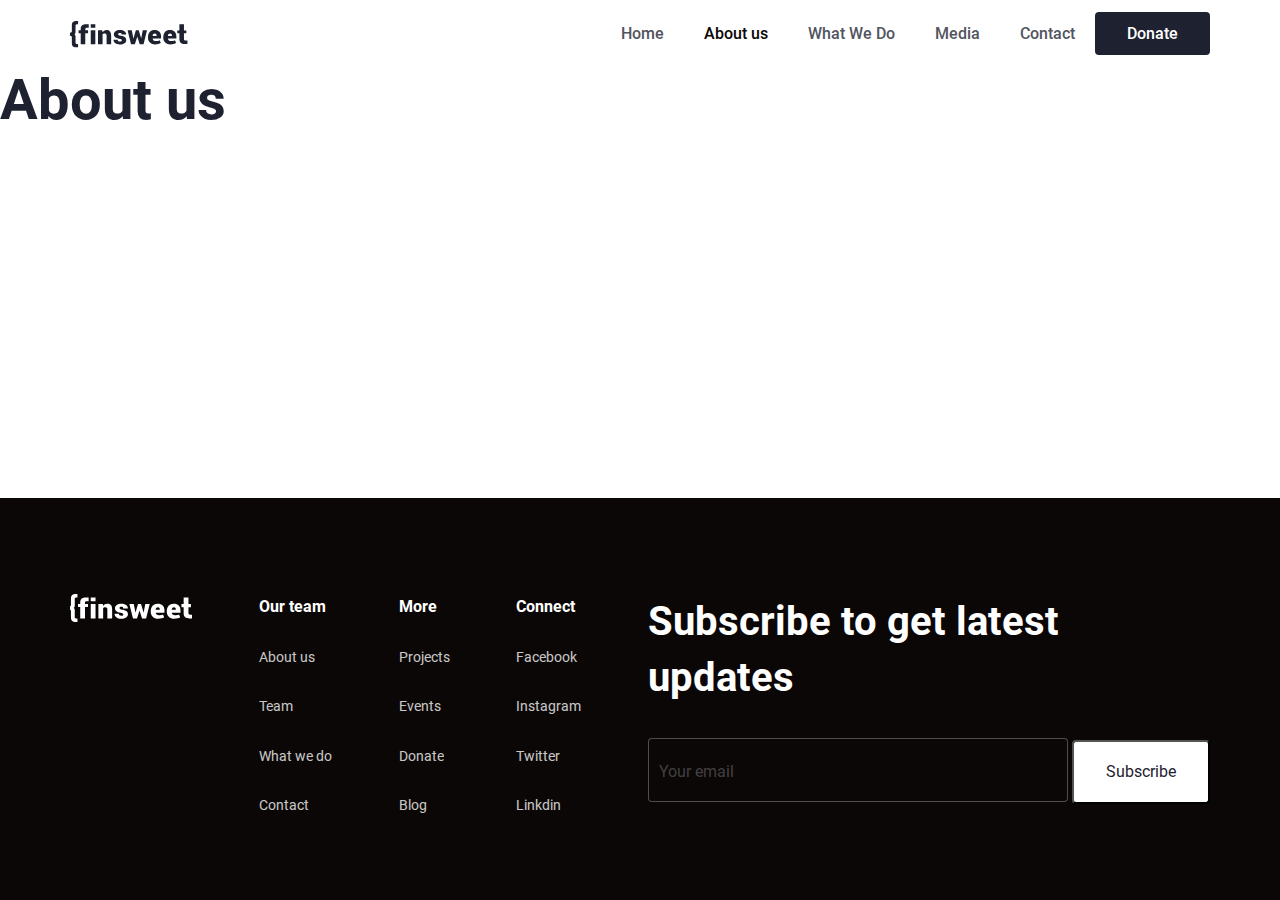
==== pages/Abot/about.html @ 4dd05dc5 "header footer complited" ====
<!DOCTYPE html>
<html lang="en">
  <head>
    <meta charset="UTF-8" />
    <meta name="viewport" content="width=device-width, initial-scale=1.0" />
    <title>Client First | About</title>
    <!-- GLOBAL -->
    <link rel="stylesheet" href="../../css/global.css" />
    <!-- HOME -->
    <!-- <link rel="stylesheet" href="./css/home.css" /> -->
  </head>
  <body>
    <!-- HEADER START -->
    <header class="header">
      <div class="header__container container">
        <a class="site-logo" href="../../index.html">
          <img
            class="site-logo__image"
            src="../../images/site-logo.svg"
            alt=""
            weight="122"
            height="28"
          />
        </a>
        <nav class="sitenav">
          <ul class="sitenav__list">
            <li class="sitenav__item">
              <a class="sitenav-link" href="../../index.html">Home</a>
            </li>
            <li class="sitenav__item">
              <a id="active" class="sitenav-link" href="#">About us</a>
            </li>
            <li class="sitenav__item">
              <a class="sitenav-link" href="../What We Do/whatwedo.html"
                >What We Do</a
              >
            </li>
            <li class="sitenav__item">
              <a class="sitenav-link" href="../Media/media.html">Media</a>
            </li>
            <li class="sitenav__item">
              <a class="sitenav-link" href="../Contact/contsct.html">Contact</a>
            </li>
          </ul>
        </nav>
        <a class="btn btnm navbar-btn" href="#">Donate</a>
      </div>
    </header>

    <!-- HEADER END -->
    <!-- MAIN START -->
    <main class="main"><h2>About us</h2></main>
    <!-- MAIN END -->
    <!-- FOOTER START -->
    <footer class="footer">
      <div class="footer-container container">
        <a class="footer-logo" href="../../index.html"
          ><img
            class="footer-logo-img"
            src="../../images/footer-logo-img.svg"
            alt=""
            width="122"
            height="28"
          />
        </a>
        <div class="footer-list__items">
          <ul class="fotter__list">
            <li class="footer__item footer__item-title">Our team</li>
            <li class="footer__item">
              <a class="footer__link" href="#">About us</a>
            </li>
            <li class="footer__item">
              <a class="footer__link" href="#">Team</a>
            </li>
            <li class="footer__item">
              <a class="footer__link" href="#">What we do</a>
            </li>
            <li class="footer__item">
              <a class="footer__link" href="#">Contact</a>
            </li>
          </ul>
        </div>
        <div class="footer-list__items">
          <ul class="fotter__list">
            <li class="footer-item footer__item-title">More</li>
            <li class="footer-item">
              <a class="footer__link" href="#">Projects</a>
            </li>
            <li class="footer-item">
              <a class="footer__link" href="#">Events</a>
            </li>
            <li class="footer-item">
              <a class="footer__link" href="#">Donate</a>
            </li>
            <li class="footer-item">
              <a class="footer__link" href="#">Blog</a>
            </li>
          </ul>
        </div>
        <div class="footer-list__items">
          <ul class="fotter__list">
            <li class="footer-item footer__item-title">Connect</li>
            <li class="footer-item">
              <a class="footer__link" href="#">Facebook</a>
            </li>
            <li class="footer-item">
              <a class="footer__link" href="#">Instagram</a>
            </li>
            <li class="footer-item">
              <a class="footer__link" href="#">Twitter</a>
            </li>
            <li class="footer-item">
              <a class="footer__link" href="#">Linkdin</a>
            </li>
          </ul>
        </div>
        <div class="form">
          <h1 class="footer__foorm-title">Subscribe to get latest updates</h1>
          <div class="adress">
            <input type="email" name="email" placeholder="Your email" />
            <button class="primary-btn footer-btn">Subscribe</button>
          </div>
        </div>
      </div>
    </footer>
    <!-- FOOTER END -->
  </body>
</html>
---- css/global.css ----
/* NORMALIZE */
/*! normalize.css v8.0.1 | MIT License | github.com/necolas/normalize.css */

/* Document
   ========================================================================== */

/**
 * 1. Correct the line height in all browsers.
 * 2. Prevent adjustments of font size after orientation changes in iOS.
 */

html {
  line-height: 1.15; /* 1 */
  -webkit-text-size-adjust: 100%; /* 2 */
}

/* Sections
     ========================================================================== */

/**
   * Remove the margin in all browsers.
   */

body {
  margin: 0;
}

/**
   * Render the `main` element consistently in IE.
   */

main {
  display: block;
}

/**
   * Correct the font size and margin on `h1` elements within `section` and
   * `article` contexts in Chrome, Firefox, and Safari.
   */

h1 {
  font-size: 2em;
  margin: 0.67em 0;
}

/* Grouping content
     ========================================================================== */

/**
   * 1. Add the correct box sizing in Firefox.
   * 2. Show the overflow in Edge and IE.
   */

hr {
  box-sizing: content-box; /* 1 */
  height: 0; /* 1 */
  overflow: visible; /* 2 */
}

/**
   * 1. Correct the inheritance and scaling of font size in all browsers.
   * 2. Correct the odd `em` font sizing in all browsers.
   */

pre {
  font-family: monospace, monospace; /* 1 */
  font-size: 1em; /* 2 */
}

/* Text-level semantics
     ========================================================================== */

/**
   * Remove the gray background on active links in IE 10.
   */

a {
  background-color: transparent;
}

/**
   * 1. Remove the bottom border in Chrome 57-
   * 2. Add the correct text decoration in Chrome, Edge, IE, Opera, and Safari.
   */

abbr[title] {
  border-bottom: none; /* 1 */
  text-decoration: underline; /* 2 */
  text-decoration: underline dotted; /* 2 */
}

/**
   * Add the correct font weight in Chrome, Edge, and Safari.
   */

b,
strong {
  font-weight: bolder;
}

/**
   * 1. Correct the inheritance and scaling of font size in all browsers.
   * 2. Correct the odd `em` font sizing in all browsers.
   */

code,
kbd,
samp {
  font-family: monospace, monospace; /* 1 */
  font-size: 1em; /* 2 */
}

/**
   * Add the correct font size in all browsers.
   */

small {
  font-size: 80%;
}

/**
   * Prevent `sub` and `sup` elements from affecting the line height in
   * all browsers.
   */

sub,
sup {
  font-size: 75%;
  line-height: 0;
  position: relative;
  vertical-align: baseline;
}

sub {
  bottom: -0.25em;
}

sup {
  top: -0.5em;
}

/* Embedded content
     ========================================================================== */

/**
   * Remove the border on images inside links in IE 10.
   */

img {
  border-style: none;
}

/* Forms
     ========================================================================== */

/**
   * 1. Change the font styles in all browsers.
   * 2. Remove the margin in Firefox and Safari.
   */

button,
input,
optgroup,
select,
textarea {
  font-family: inherit; /* 1 */
  font-size: 100%; /* 1 */
  line-height: 1.15; /* 1 */
  margin: 0; /* 2 */
}

/**
   * Show the overflow in IE.
   * 1. Show the overflow in Edge.
   */

button,
input {
  /* 1 */
  overflow: visible;
}

/**
   * Remove the inheritance of text transform in Edge, Firefox, and IE.
   * 1. Remove the inheritance of text transform in Firefox.
   */

button,
select {
  /* 1 */
  text-transform: none;
}

/**
   * Correct the inability to style clickable types in iOS and Safari.
   */

button,
[type="button"],
[type="reset"],
[type="submit"] {
  -webkit-appearance: button;
}

/**
   * Remove the inner border and padding in Firefox.
   */

button::-moz-focus-inner,
[type="button"]::-moz-focus-inner,
[type="reset"]::-moz-focus-inner,
[type="submit"]::-moz-focus-inner {
  border-style: none;
  padding: 0;
}

/**
   * Restore the focus styles unset by the previous rule.
   */

button:-moz-focusring,
[type="button"]:-moz-focusring,
[type="reset"]:-moz-focusring,
[type="submit"]:-moz-focusring {
  outline: 1px dotted ButtonText;
}

/**
   * Correct the padding in Firefox.
   */

fieldset {
  padding: 0.35em 0.75em 0.625em;
}

/**
   * 1. Correct the text wrapping in Edge and IE.
   * 2. Correct the color inheritance from `fieldset` elements in IE.
   * 3. Remove the padding so developers are not caught out when they zero out
   *    `fieldset` elements in all browsers.
   */

legend {
  box-sizing: border-box; /* 1 */
  color: inherit; /* 2 */
  display: table; /* 1 */
  max-width: 100%; /* 1 */
  padding: 0; /* 3 */
  white-space: normal; /* 1 */
}

/**
   * Add the correct vertical alignment in Chrome, Firefox, and Opera.
   */

progress {
  vertical-align: baseline;
}

/**
   * Remove the default vertical scrollbar in IE 10+.
   */

textarea {
  overflow: auto;
}

/**
   * 1. Add the correct box sizing in IE 10.
   * 2. Remove the padding in IE 10.
   */

[type="checkbox"],
[type="radio"] {
  box-sizing: border-box; /* 1 */
  padding: 0; /* 2 */
}

/**
   * Correct the cursor style of increment and decrement buttons in Chrome.
   */

[type="number"]::-webkit-inner-spin-button,
[type="number"]::-webkit-outer-spin-button {
  height: auto;
}

/**
   * 1. Correct the odd appearance in Chrome and Safari.
   * 2. Correct the outline style in Safari.
   */

[type="search"] {
  -webkit-appearance: textfield; /* 1 */
  outline-offset: -2px; /* 2 */
}

/**
   * Remove the inner padding in Chrome and Safari on macOS.
   */

[type="search"]::-webkit-search-decoration {
  -webkit-appearance: none;
}

/**
   * 1. Correct the inability to style clickable types in iOS and Safari.
   * 2. Change font properties to `inherit` in Safari.
   */

::-webkit-file-upload-button {
  -webkit-appearance: button; /* 1 */
  font: inherit; /* 2 */
}

/* Interactive
     ========================================================================== */

/*
   * Add the correct display in Edge, IE 10+, and Firefox.
   */

details {
  display: block;
}

/*
   * Add the correct display in all browsers.
   */

summary {
  display: list-item;
}

/* Misc
     ========================================================================== */

/**
   * Add the correct display in IE 10+.
   */

template {
  display: none;
}

/**
   * Add the correct display in IE 10.
   */

[hidden] {
  display: none;
}
/* FONTS */
/* roboto-regular - latin */
@font-face {
  font-display: swap; /* Check https://developer.mozilla.org/en-US/docs/Web/CSS/@font-face/font-display for other options. */
  font-family: "Roboto";
  font-style: normal;
  font-weight: 400;
  src: url("../fonts/roboto-v30-latin-regular.woff2") format("woff2"); /* Chrome 36+, Opera 23+, Firefox 39+, Safari 12+, iOS 10+ */
}
/* roboto-500 - latin */
@font-face {
  font-display: swap; /* Check https://developer.mozilla.org/en-US/docs/Web/CSS/@font-face/font-display for other options. */
  font-family: "Roboto";
  font-style: normal;
  font-weight: 500;
  src: url("../fonts/roboto-v30-latin-500.woff2") format("woff2"); /* Chrome 36+, Opera 23+, Firefox 39+, Safari 12+, iOS 10+ */
}
/* roboto-700 - latin */
@font-face {
  font-display: swap; /* Check https://developer.mozilla.org/en-US/docs/Web/CSS/@font-face/font-display for other options. */
  font-family: "Roboto";
  font-style: normal;
  font-weight: 700;
  src: url("../fonts/roboto-v30-latin-700.woff2") format("woff2"); /* Chrome 36+, Opera 23+, Firefox 39+, Safari 12+, iOS 10+ */
}

:root {
  --green-primary: #70c174;
  --green-secondary: #bef3c0;
  --green-tertiary: #eff7f2;
  --black: #0b0706;
  --primary-text: #1d2130;
  --secondary-text: #525560;
  --off-white: #ebf0f9;
  --border: #e5e5e5;
  --white-color: #ffffff;
  /* Fonts */
  --main-ff: "Roboto", Arial, sans-serif;
}

/* global styles... */

*,
*::after,
*::before {
  margin: 0;
  padding: 0;
  box-sizing: border-box;
}

*:focus {
  outline: 2px dotted var();
  outline-offset: 3px;
}

html {
  font-size: 62.5%;
  scroll-behavior: smooth;
  height: 100%;
}

body {
  font-size: 1.6rem;
  line-height: 1.6;
  font-weight: 400;
  font-family: var(--main-ff);
  color: var();
  display: flex;
  flex-direction: column;
  height: 100%;
}

a {
  text-decoration: none;
  display: inline-block;
}

ul,
ol {
  list-style: none;
}

img {
  object-fit: cover;
  display: flex;
}
h1 {
  margin: 0;
}

.container {
  width: 100%;
  max-width: 1200px;
  margin-left: auto;
  margin-right: auto;
  padding-left: 30px;
  padding-right: 30px;
}

main {
  flex-grow: 1;
}

h2 {
  color: var(--primary-text, #1d2130);
  font-size: 5.6rem;
  font-style: normal;
  font-weight: 700;
  line-height: 120%;
}

h3 {
  color: var(--primary-text, #1d2130);
  font-family: "Roboto";
  font-size: 4.8rem;
  font-style: normal;
  font-weight: 700;
  line-height: 120%;
}

h4 {
  color: var(--primary-text, #1d2130);
  font-family: "Roboto";
  font-size: 2.8rem;
  font-style: normal;
  font-weight: 700;
  line-height: 150%;
}

h5 {
  color: var(--primary-text, #1d2130);
  font-family: "Roboto";
  font-size: 2rem;
  font-style: normal;
  font-weight: 700;
  line-height: 150%;
}

h6 {
  color: var(--primary-text, #1d2130);
  font-family: "Roboto";
  font-size: 1.4rem;
  font-style: normal;
  font-weight: 700;
  line-height: 150%;
}

#active {
  color: var(--black);
  font: bold;
}

/* BUTTONS */

.btn {
  padding: 1.6rem 3.2rem;
  border-radius: 4px;
  font-weight: 500;
  line-height: normal;
}

.btnm {
  padding: 1.2rem 3.2rem;
}

.primary-btn {
  background-color: var(--green-primary);
  color: var(--white-color);
}

.primary-btn {
  background-color: var(--white-color);
  color: var(--primary-text);
}

.navbar-btn {
  background-color: var(--primary-text);
  color: var(--white-color);
  transition: 0.3s ease;
}

.navbar-btn:hover {
  opacity: 0.7;
}

/* Buttons end */

/* HEADER */

.header {
  background-color: var(--white-color);
}

.header__container {
  display: flex;
  align-items: center;
  padding-top: 1.2rem;
  padding-bottom: 1.2rem;
}

.site-logo {
  margin-right: auto;
  transition: 0.3s ease;
}

.site-logo:hover {
  opacity: 0.7;
}

.sitenav {
  margin-right: 2rem;
}
.sitenav__list {
  display: flex;
  column-gap: 4rem;
}

.sitenav-link {
  color: var(--secondary-text);
  font-weight: 500;
  line-height: normal;
  transition: 0.3s ease;
}

.sitenav-link:hover {
  color: var(--green-primary);
}

/* Header end */

/* Hero */

/* Hero end */

/* Footer */
.footer {
  height: 40.2rem;
  flex-shrink: 0;
  background-color: var(--black);
}

.footer-container {
  display: flex;
  justify-content: space-between;
  margin-top: 9.6rem;
}

.footer-logo-img {
  fill: var(--white-color);
}

.footer-logo {
  transition: 0.3s ease;
  padding: 0;
}

.footer-logo:hover {
  opacity: 0.5;
}

.footer-list__items {
  display: flex;
  align-items: center;
  flex-direction: column;
}

.fotter__list {
  display: flex;
  flex-direction: column;
  gap: 9.5rem;
  row-gap: 2.4rem;
}

.footer__item-title {
  font-size: 1.6rem;
  font-family: var(--main-ff);
  color: var(--white-color);
  font-style: normal;
  font-weight: 700;
  line-height: 160%;
}
.footer__link {
  color: var(--white-color);
  font-size: 14px;
  font-style: normal;
  font-weight: 400;
  line-height: 160%;
  opacity: 0.78;
  transition: 0.3s ease;
}

.footer__link:hover {
  color: var(--green-primary);
}

.form {
  display: flex;
  flex-direction: column;
  row-gap: 3.2rem;
}
.footer__foorm-title {
  width: 440px;
  color: var(--white-color);
  font-family: "Roboto";
  font-size: 40px;
  font-style: normal;
  font-weight: 700;
  line-height: 140%;
}

.footer-btn {
  font-family: var(--main-ff);
  display: inline-flex;
  color: var(--primary-text);
  height: 64px;
  padding: 16px 32px;
  justify-content: center;
  align-items: center;
  font-size: 1.6rem;
  gap: 10px;
  flex-shrink: 0;
  border-radius: 4px;
  background: var(--white-color);
  backdrop-filter: blur(40px);
  transition: 0.3s ease;
}

.footer-btn:hover {
  background-color: var(--green-primary);
}

.adress input {
  width: 420px;
  height: 64px;
  color: #ffffff;
  font-family: var(--main-ff);
  font-size: 2rem;
  flex-shrink: 0;
  border-radius: 4px;
  background-color: var(--black);
  border: 1px solid rgba(235, 240, 249, 0.3);
}

::placeholder {
  color: rgba(250, 252, 254, 0.3);
  font-family: "Roboto";
  font-size: 16px;
  font-style: normal;
  font-weight: 400;
  line-height: normal;
  opacity: 0.8;
  padding-left: 10px;
}

/* Footer end */
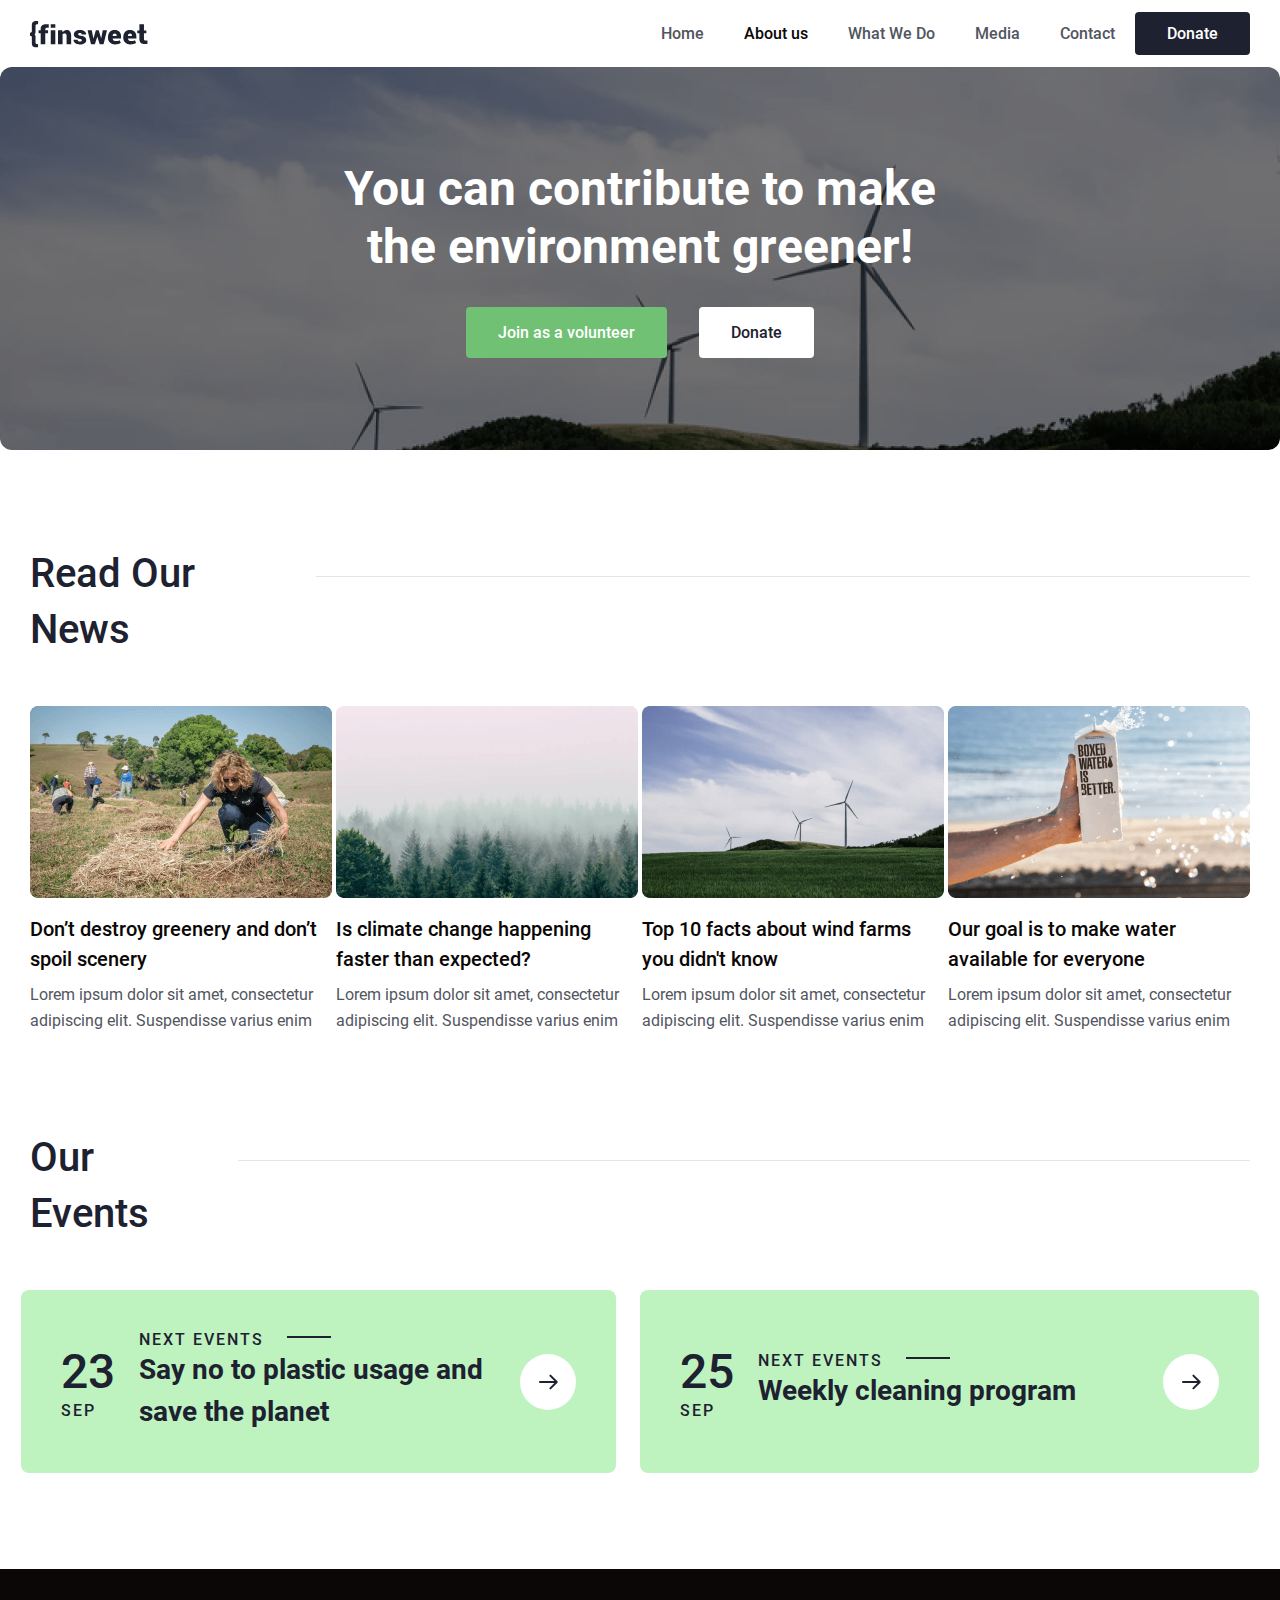
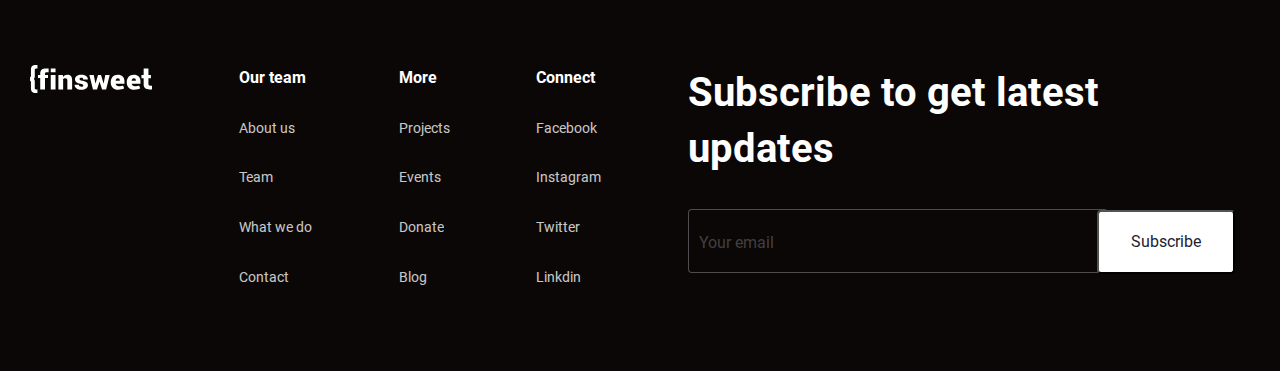
==== commit 24229821: "add new page" ====
--- a/pages/Abot/about.html
+++ b/pages/Abot/about.html
@@ -4,6 +4,7 @@
     <meta charset="UTF-8" />
     <meta name="viewport" content="width=device-width, initial-scale=1.0" />
     <title>Client First | About</title>
+    <link rel="stylesheet" href="./about.css" />
     <!-- GLOBAL -->
     <link rel="stylesheet" href="../../css/global.css" />
     <!-- HOME -->
@@ -43,13 +44,167 @@
             </li>
           </ul>
         </nav>
-        <a class="btn btnm navbar-btn" href="#">Donate</a>
+        <a class="btn btnm navbar-btn" href="../Donate/donate.html">Donate</a>
       </div>
     </header>
 
     <!-- HEADER END -->
     <!-- MAIN START -->
-    <main class="main"><h2>About us</h2></main>
+    <main>
+      <section class="cta">
+        <div class="cta-container container">
+          <h2 class="cta-title">
+            You can contribute to make the environment greener!
+          </h2>
+          <div class="cta-buttons">
+            <a class="btn cta-btn" href="#">Join as a volunteer</a>
+            <a class="btn primary-btn" href="../../pages/Donate/donate.html"
+              >Donate</a
+            >
+          </div>
+        </div>
+      </section>
+
+      <!-- BLOG -->
+      <section class="blog">
+        <div class="blog-container container">
+          <div class="blog-head-title">
+            <h2 class="head-title">Read Our News</h2>
+            <span class="head-line"></span>
+          </div>
+          <div class="blog-content">
+            <div class="blog-card">
+              <img
+                class="blog-card__img"
+                src="../../images/bloc-img1.png"
+                alt=""
+                width="302"
+                height="192"
+              />
+              <div class="blog-titles">
+                <a class="blog-card__link" href="#"
+                  >Don’t destroy greenery and don’t spoil scenery</a
+                >
+                <p class="blog-p">
+                  Lorem ipsum dolor sit amet, consectetur adipiscing elit.
+                  Suspendisse varius enim
+                </p>
+              </div>
+            </div>
+            <div class="blog-card">
+              <img
+                class="blog-card__img"
+                src="../../images/bloc-img2.png"
+                alt=""
+                width="302"
+                height="192"
+              />
+              <div class="blog-titles">
+                <a class="blog-card__link" href="#">
+                  Is climate change happening faster than expected?</a
+                >
+                <p class="blog-p">
+                  Lorem ipsum dolor sit amet, consectetur adipiscing elit.
+                  Suspendisse varius enim
+                </p>
+              </div>
+            </div>
+            <div class="blog-card">
+              <img
+                class="blog-card__img"
+                src="../../images/bloc-img3.png"
+                alt=""
+                width="302"
+                height="192"
+              />
+              <div class="blog-titles">
+                <a class="blog-card__link" href="#"
+                  >Top 10 facts about wind farms you didn't know</a
+                >
+                <p class="blog-p">
+                  Lorem ipsum dolor sit amet, consectetur adipiscing elit.
+                  Suspendisse varius enim
+                </p>
+              </div>
+            </div>
+            <div class="blog-card">
+              <img
+                class="blog-card__img"
+                src="../../images/bloc-img4.png"
+                alt=""
+                width="302"
+                height="192"
+              />
+              <div class="blog-titles">
+                <a class="blog-card__link" href="#"
+                  >Our goal is to make water available for everyone</a
+                >
+                <p class="blog-p">
+                  Lorem ipsum dolor sit amet, consectetur adipiscing elit.
+                  Suspendisse varius enim
+                </p>
+              </div>
+            </div>
+          </div>
+        </div>
+      </section>
+      <!-- BLOG END -->
+
+      <!-- EVENTS -->
+      <section class="events">
+        <div class="events-container container">
+          <div class="events-head-titles">
+            <h2 class="events-title">Our Events</h2>
+            <span class="events-line"></span>
+          </div>
+          <div class="events-content">
+            <div class="events-card">
+              <div class="events-date">
+                <h2 class="date-title">23</h2>
+                <p class="date-p">SEP</p>
+              </div>
+              <div class="nextitle">
+                <div class="nextline">
+                  <h4 class="next">Next Events</h4>
+                  <span class="line"></span>
+                </div>
+                <h3 class="events-next-title">
+                  Say no to plastic usage and save the planet
+                </h3>
+              </div>
+              <a href="#"
+                ><img
+                  src="../../images/event-icon.svg"
+                  alt=""
+                  width="56"
+                  height="56"
+              /></a>
+            </div>
+
+            <div class="events-card">
+              <div class="events-date">
+                <h2 class="date-title">25</h2>
+                <p class="date-p">SEP</p>
+              </div>
+              <div class="nextitle">
+                <div class="nextline">
+                  <h4 class="next">Next Events</h4>
+                  <span class="line"></span>
+                </div>
+                <h3 class="events-next-title">Weekly cleaning program</h3>
+              </div>
+              <a class="events-btn" href="#"
+                ><img
+                  src="../../images/event-icon.svg"
+                  alt=""
+                  width="56"
+                  height="56"
+              /></a>
+            </div>
+          </div>
+        </div>
+      </section>
+    </main>
     <!-- MAIN END -->
     <!-- FOOTER START -->
     <footer class="footer">
--- a/css/global.css
+++ b/css/global.css
@@ -442,7 +442,7 @@
 
 .container {
   width: 100%;
-  max-width: 1200px;
+  max-width: 1380px;
   margin-left: auto;
   margin-right: auto;
   padding-left: 30px;
@@ -582,6 +582,337 @@
 
 /* Hero */
 
+/* TINT */
+
+.tint {
+}
+.tint-container {
+}
+
+.tint-headline {
+  display: flex;
+  align-items: center;
+  padding-top: 9.6rem;
+  gap: 2.4rem;
+}
+.tint-headline__line {
+  width: 72px;
+  height: 1px;
+  flex-shrink: 0;
+  stroke-width: 2px;
+  background-color: var(--primary-text);
+}
+.headline__p {
+  color: var(--primary-text, #1d2130);
+  font-family: Roboto;
+  font-size: 16px;
+  font-style: normal;
+  font-weight: 700;
+  line-height: normal;
+  letter-spacing: 2px;
+  text-transform: uppercase;
+}
+.tint-head-title {
+  width: 750px;
+
+  padding-left: 9.8rem;
+  margin-top: 3.2rem;
+  color: var(--primary-text, #1d2130);
+  font-family: "Roboto";
+  font-size: 48px;
+  font-style: normal;
+  font-weight: 700;
+  line-height: 120%;
+}
+.tint-content {
+  display: flex;
+  align-items: center;
+  justify-content: space-between;
+  margin-top: 6.5rem;
+  gap: 2.4rem;
+  padding-bottom: 9.6rem;
+}
+.tint-cart {
+  width: 411px;
+  height: 421px;
+  border-radius: 12px;
+  background: var(--black, #0b0706);
+}
+.juigli {
+  background-image: linear-gradient(rgba(0, 0, 0, 0.5), rgba(0, 0, 0, 0.5)),
+    url(../images/tint-jungili.png);
+}
+.cart-title {
+  width: 315px;
+  color: #fff;
+  font-family: "Roboto";
+  font-size: 28px;
+  font-style: normal;
+  font-weight: 700;
+  line-height: 150%;
+  margin-top: 8rem;
+  margin-right: 4.8rem;
+  margin-left: 4.8rem;
+}
+.cart-p {
+  width: 315px;
+  color: #fff;
+  font-family: "Roboto";
+  font-size: 16px;
+  font-style: normal;
+  font-weight: 400;
+  line-height: 160%;
+  margin-top: 1.6rem;
+  margin-left: 4.8rem;
+}
+
+.tint-btn {
+  margin-left: 4.8rem;
+  border: 0;
+  margin-top: 6.4rem;
+  cursor: pointer;
+}
+
+.tint-btn:hover {
+  opacity: 0.7;
+}
+
+.palm {
+  background-image: linear-gradient(rgba(0, 0, 0, 0.5), rgba(0, 0, 0, 0.5)),
+    url(../images/palm.png);
+}
+.desert {
+  background-image: linear-gradient(rgba(0, 0, 0, 0.5), rgba(0, 0, 0, 0.5)),
+    url(../images/disirt.png);
+}
+
+/* CTA */
+
+.cta {
+  padding-bottom: 9.6rem;
+}
+.cta-container {
+  background-image: linear-gradient(rgba(0, 0, 0, 0.5), rgba(0, 0, 0, 0.5)),
+    url(../images/cta-img.png);
+  background-repeat: no-repeat;
+  background-position: bottom;
+  background-size: cover;
+  padding-top: 9.3rem;
+  padding-bottom: 9.2rem;
+  border-radius: 1.2rem;
+  display: flex;
+  flex-direction: column;
+  align-items: center;
+}
+
+.cta-contant {
+}
+.cta-title {
+  width: 631px;
+  color: #fff;
+  text-align: center;
+  font-family: "Roboto";
+  font-size: 48px;
+  font-style: normal;
+  font-weight: 700;
+  line-height: 120%;
+}
+.cta-buttons {
+  display: flex;
+  align-items: center;
+  justify-content: center;
+  margin-top: 3.2rem;
+  gap: 3.2rem;
+}
+
+.cta-btn {
+  border-radius: 4px;
+  background: var(--green-primary, #70c174);
+  backdrop-filter: blur(40px);
+  color: var(--white-color);
+}
+
+.cta-btn:hover {
+  opacity: 0.7;
+}
+
+.primary-btn {
+  display: inline-flex;
+  padding: 16px 32px;
+  justify-content: center;
+  align-items: center;
+  border-radius: 4px;
+  background: #fff;
+  backdrop-filter: blur(40px);
+}
+
+.primary-btn:hover {
+  opacity: 0.7;
+}
+
+/* CTA END */
+
+/* BLOG */
+
+.blog {
+  padding-bottom: 9.6rem;
+}
+.blog-container {
+}
+
+.blog-head-title {
+  display: flex;
+  gap: 2.4rem;
+}
+.head-title {
+  color: var(--primary-text, #1d2130);
+  font-size: 40px;
+  font-style: normal;
+  font-weight: 500;
+  line-height: 140%;
+  margin-bottom: 4.8rem;
+}
+.head-line {
+  margin-top: 30px;
+  width: 980px;
+  height: 1px;
+  background: #e5e5e5;
+}
+.blog-content {
+  display: flex;
+  align-items: center;
+  justify-content: space-between;
+}
+.blog-card {
+}
+.blog-card__img {
+  margin-bottom: 1.6rem;
+}
+.blog-titles {
+  width: 302px;
+  height: 120px;
+}
+.blog-card__link {
+  color: var(--black, #1c1d28);
+  font-size: 20px;
+  font-style: normal;
+  font-weight: 500;
+  line-height: 150%;
+  margin-bottom: 8px;
+}
+
+.blog-card__link:hover {
+  color: blueviolet;
+}
+
+.blog-p {
+  color: var(--secondary-text, #525560);
+  font-size: 16px;
+  font-style: normal;
+  font-weight: 400;
+  line-height: 160%;
+}
+
+/* BLOG END */
+
+/* EVENTS */
+
+.events {
+  padding-bottom: 9.6rem;
+}
+.events-container {
+}
+
+.events-head-titles {
+  display: flex;
+  gap: 2.4rem;
+  margin-bottom: 4.8rem;
+}
+.events-title {
+  color: var(--primary-text, #1d2130);
+  font-size: 40px;
+  font-style: normal;
+  font-weight: 500;
+  line-height: 140%;
+}
+.events-line {
+  margin-top: 30px;
+  width: 1062px;
+  height: 1px;
+  background: #e5e5e5;
+}
+.events-content {
+  display: flex;
+  justify-content: center;
+  gap: 2.4rem;
+}
+.events-card {
+  display: flex;
+  align-items: center;
+  border-radius: 8px;
+  background: var(--green-secondary, #bef3c0);
+  padding-top: 4rem;
+  padding-bottom: 4rem;
+  padding-right: 4rem;
+}
+.events-date {
+  margin-left: 4rem;
+}
+.date-title {
+  color: var(--primary-text, #1d2130);
+  font-size: 48px;
+  font-style: normal;
+  font-weight: 500;
+  line-height: 120%;
+  font-variant: small-caps;
+}
+.nextitle {
+  display: flex;
+  flex-direction: column;
+  margin-left: 2.4rem;
+  width: 381px;
+}
+.date-p {
+  color: var(--primary-text, #1d2130);
+  font-size: 16px;
+  font-style: normal;
+  font-weight: 500;
+  line-height: normal;
+  letter-spacing: 2px;
+  text-transform: uppercase;
+}
+.nextline {
+  display: flex;
+  gap: 2.3rem;
+}
+.next {
+  color: var(--primary-text, #1d2130);
+  font-size: 16px;
+  font-style: normal;
+  font-weight: 500;
+  line-height: normal;
+  letter-spacing: 2px;
+  text-transform: uppercase;
+}
+.line {
+  margin-top: 6px;
+  width: 44px;
+  height: 2px;
+  background: #1d2130;
+}
+.events-next-title {
+  color: var(--primary-text, #1d2130);
+  font-size: 28px;
+  font-style: normal;
+  font-weight: 700;
+  line-height: 150%;
+}
+
+.events-btn {
+  margin-left: 2.4rem;
+}
+
+/* EVENTS END */
 /* Hero end */
 
 /* Footer */
@@ -675,6 +1006,9 @@
   background: var(--white-color);
   backdrop-filter: blur(40px);
   transition: 0.3s ease;
+  position: relative;
+  left: -15px;
+  top: -1.5px;
 }
 
 .footer-btn:hover {
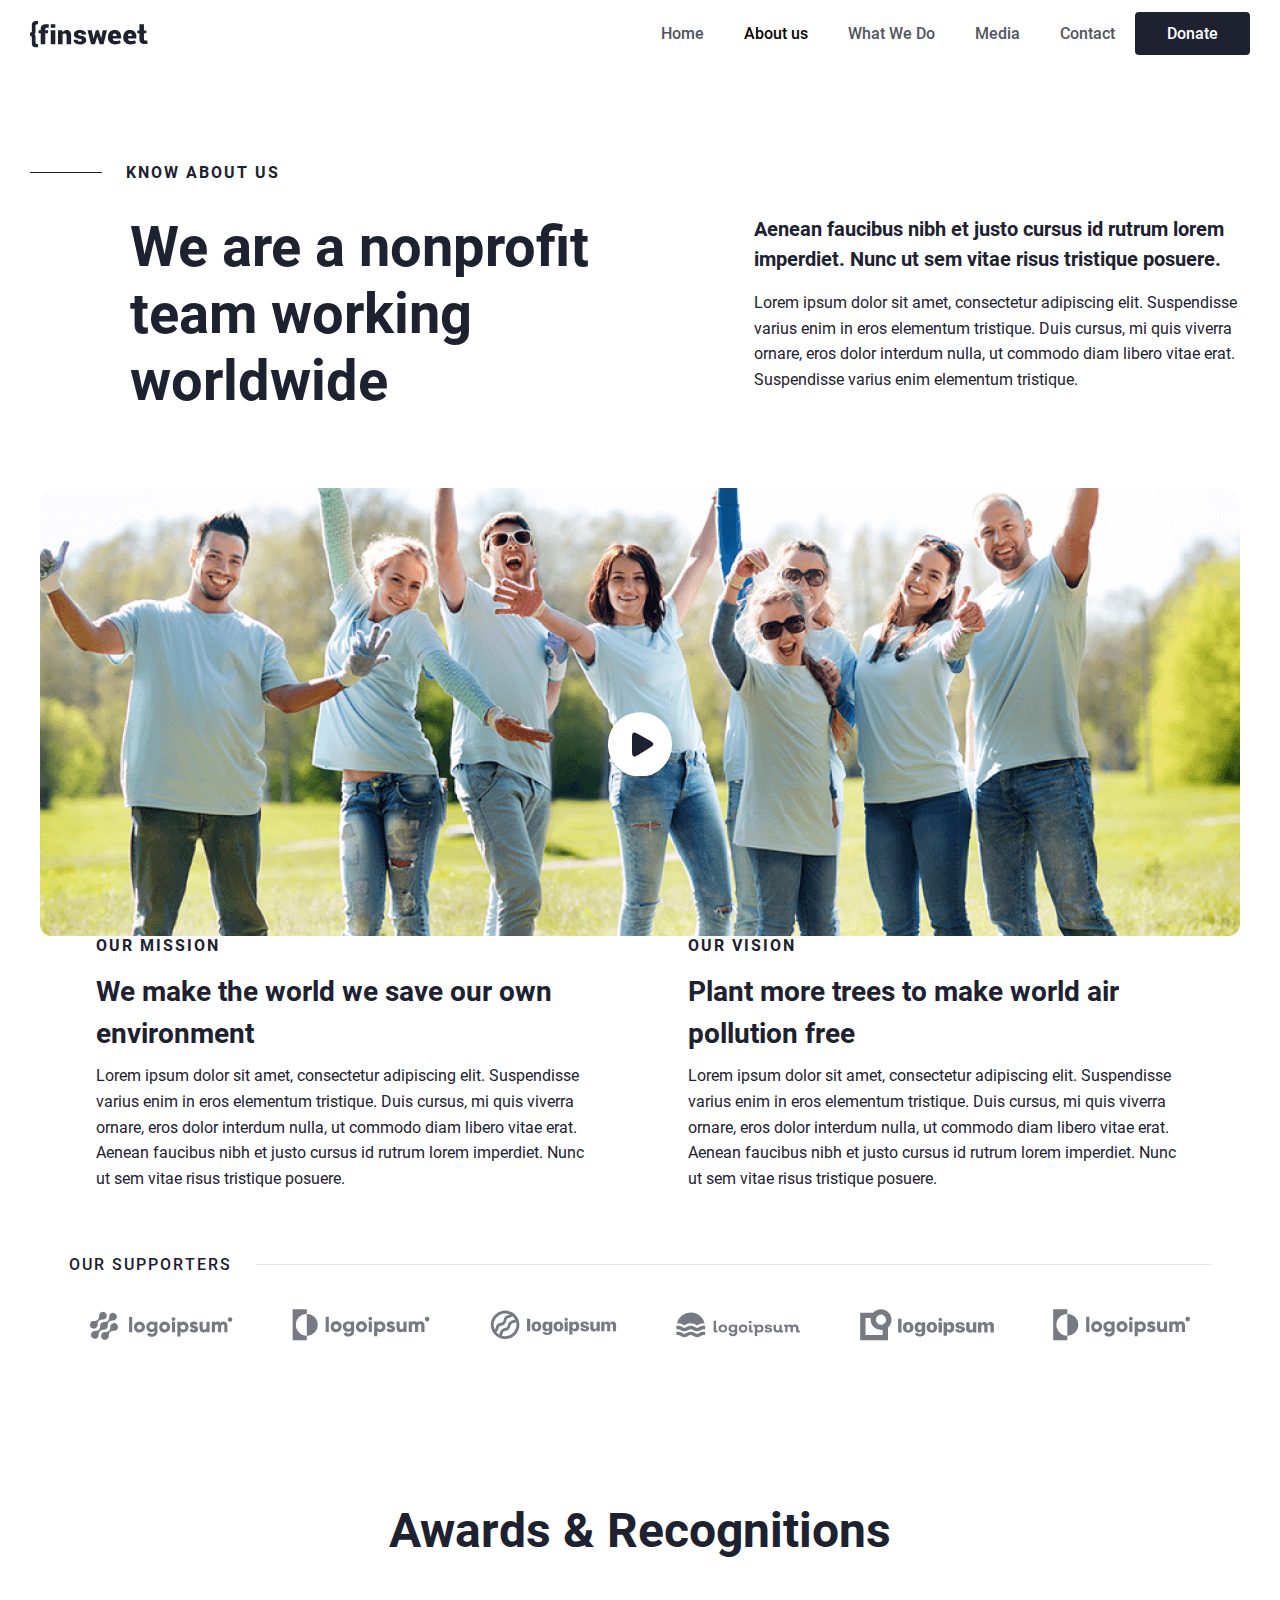
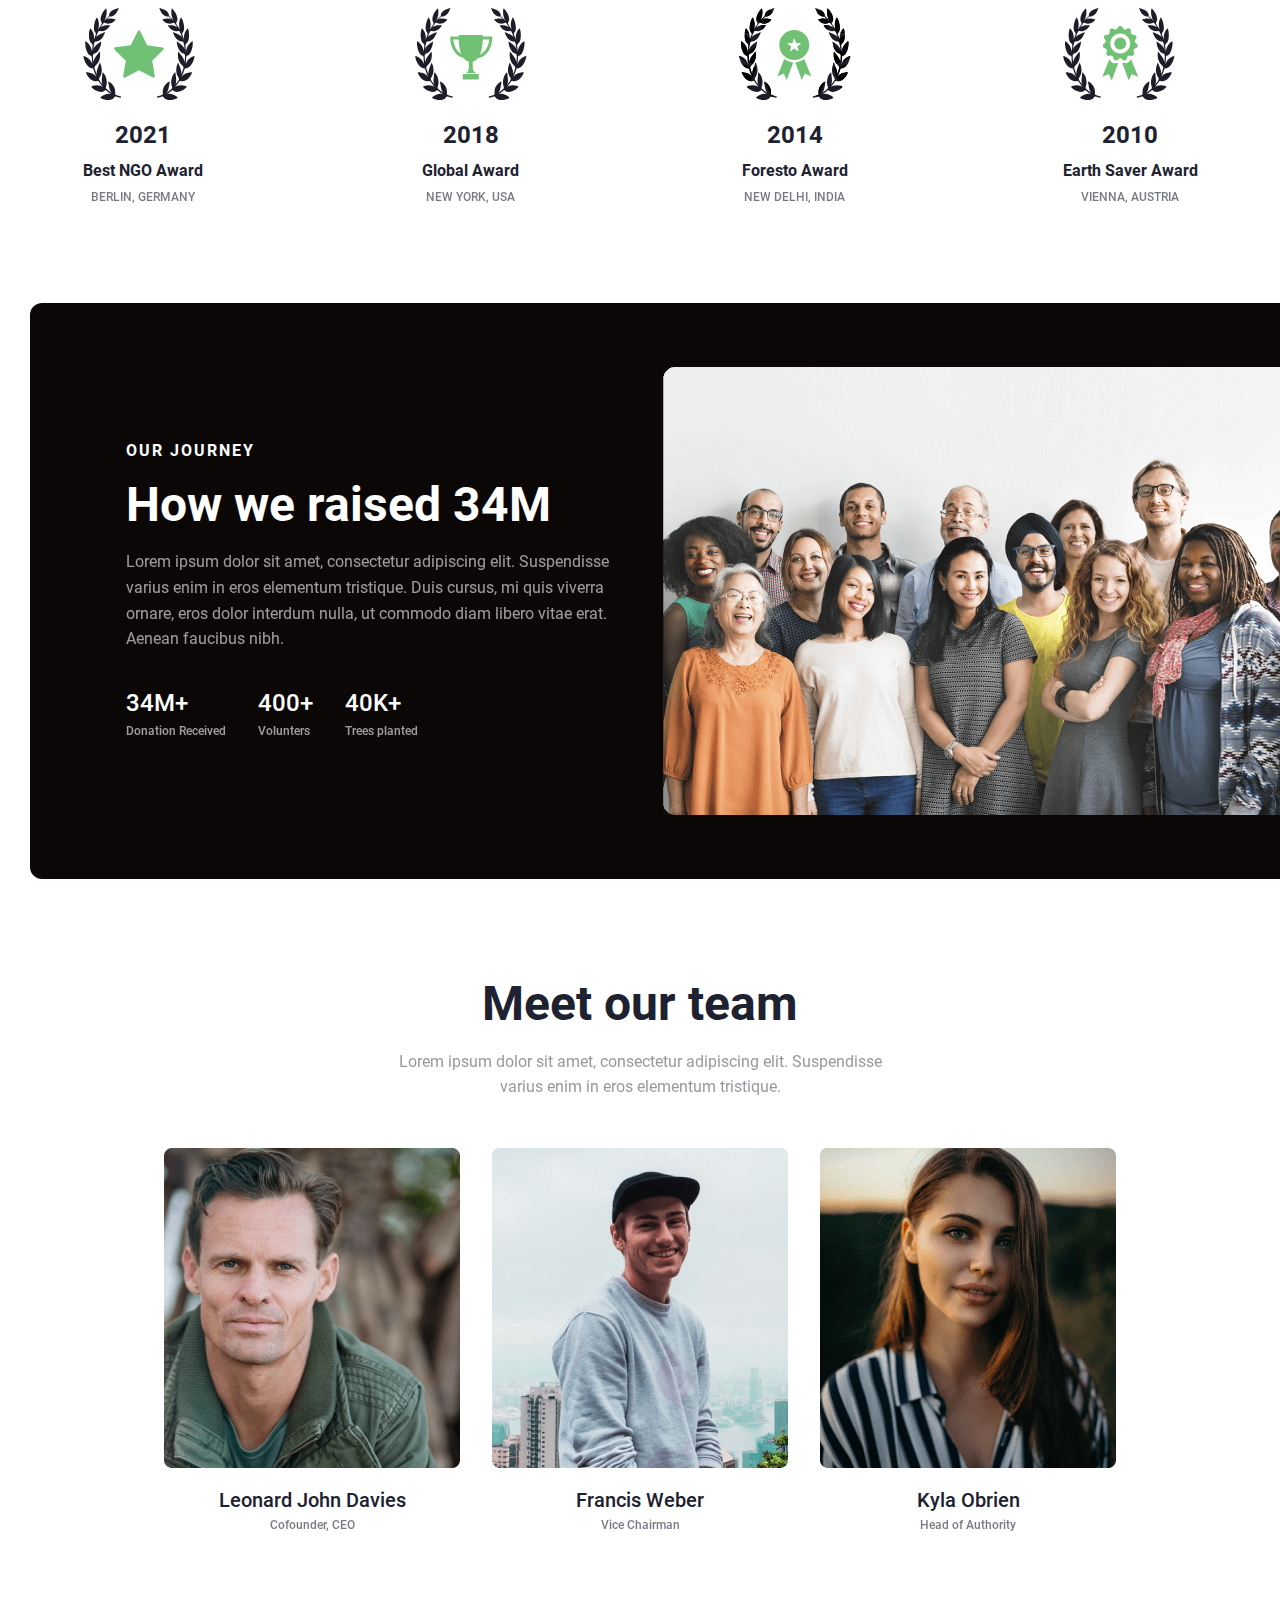
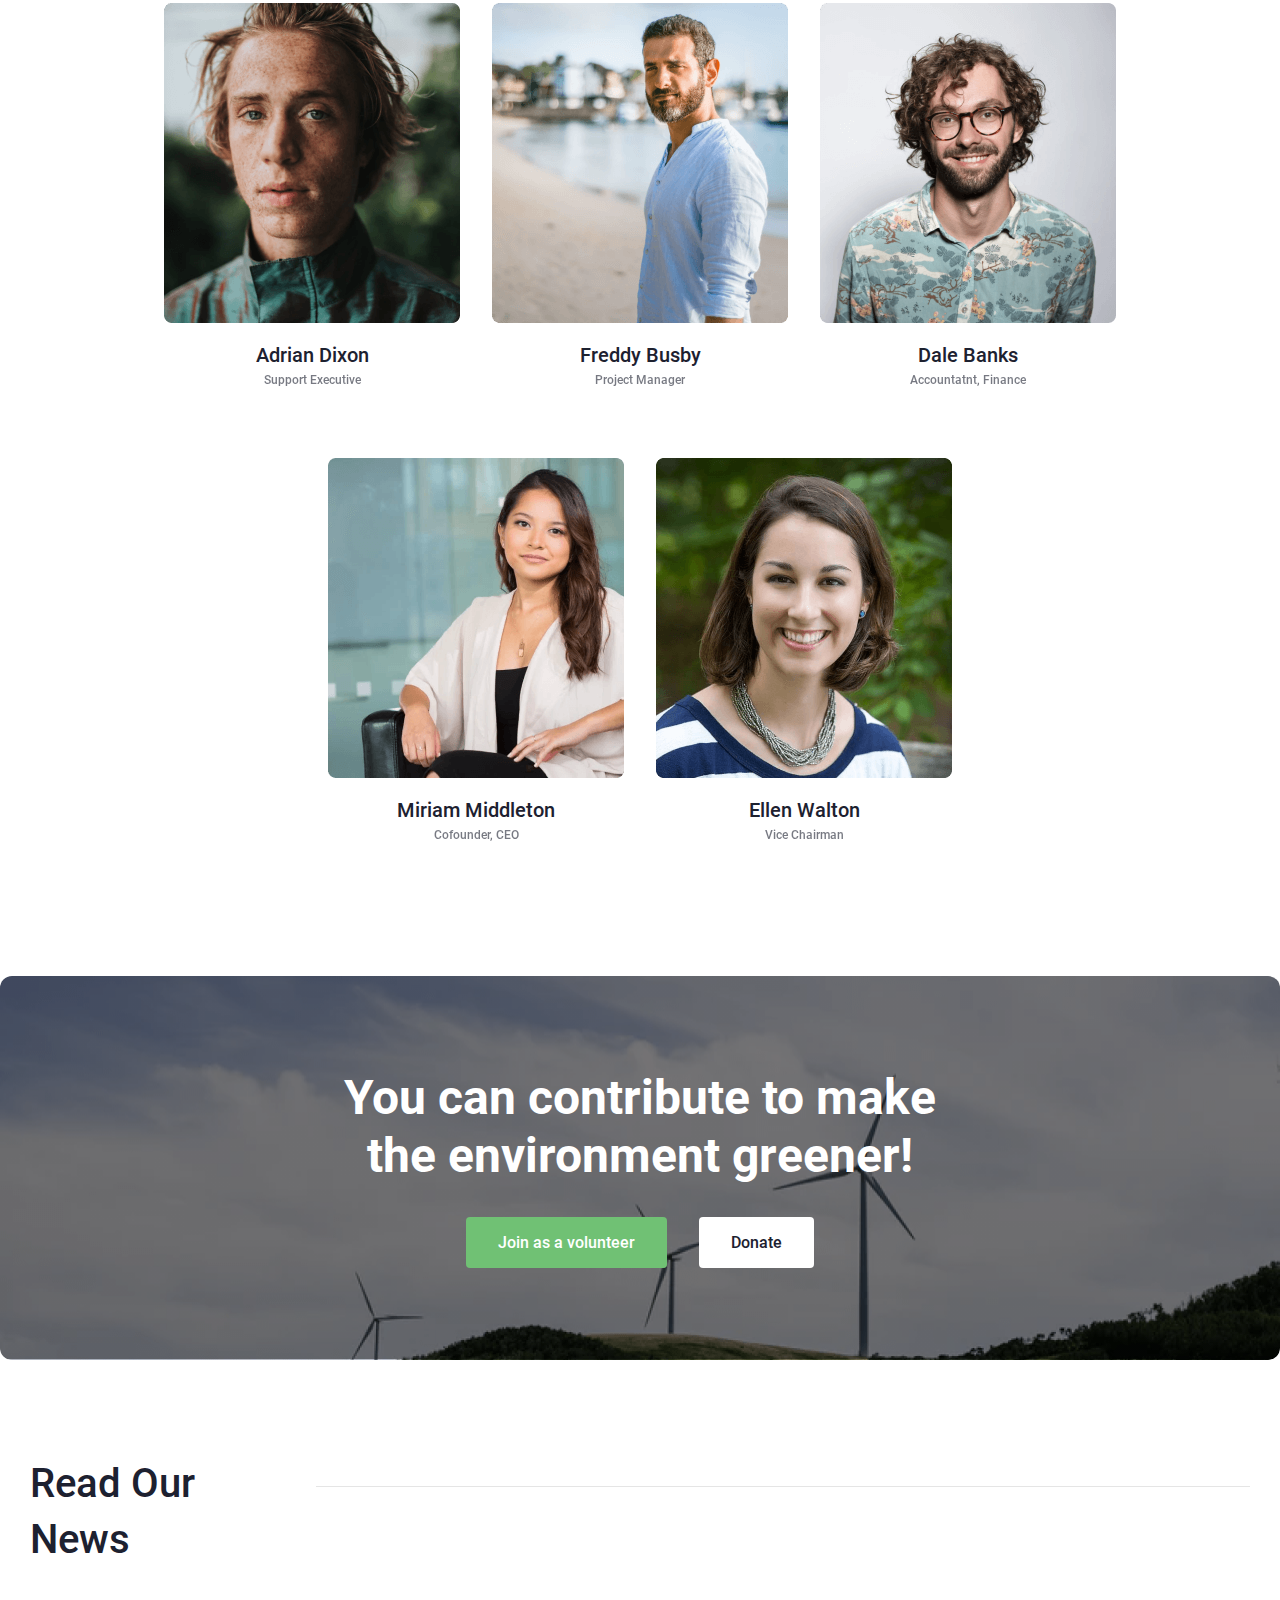
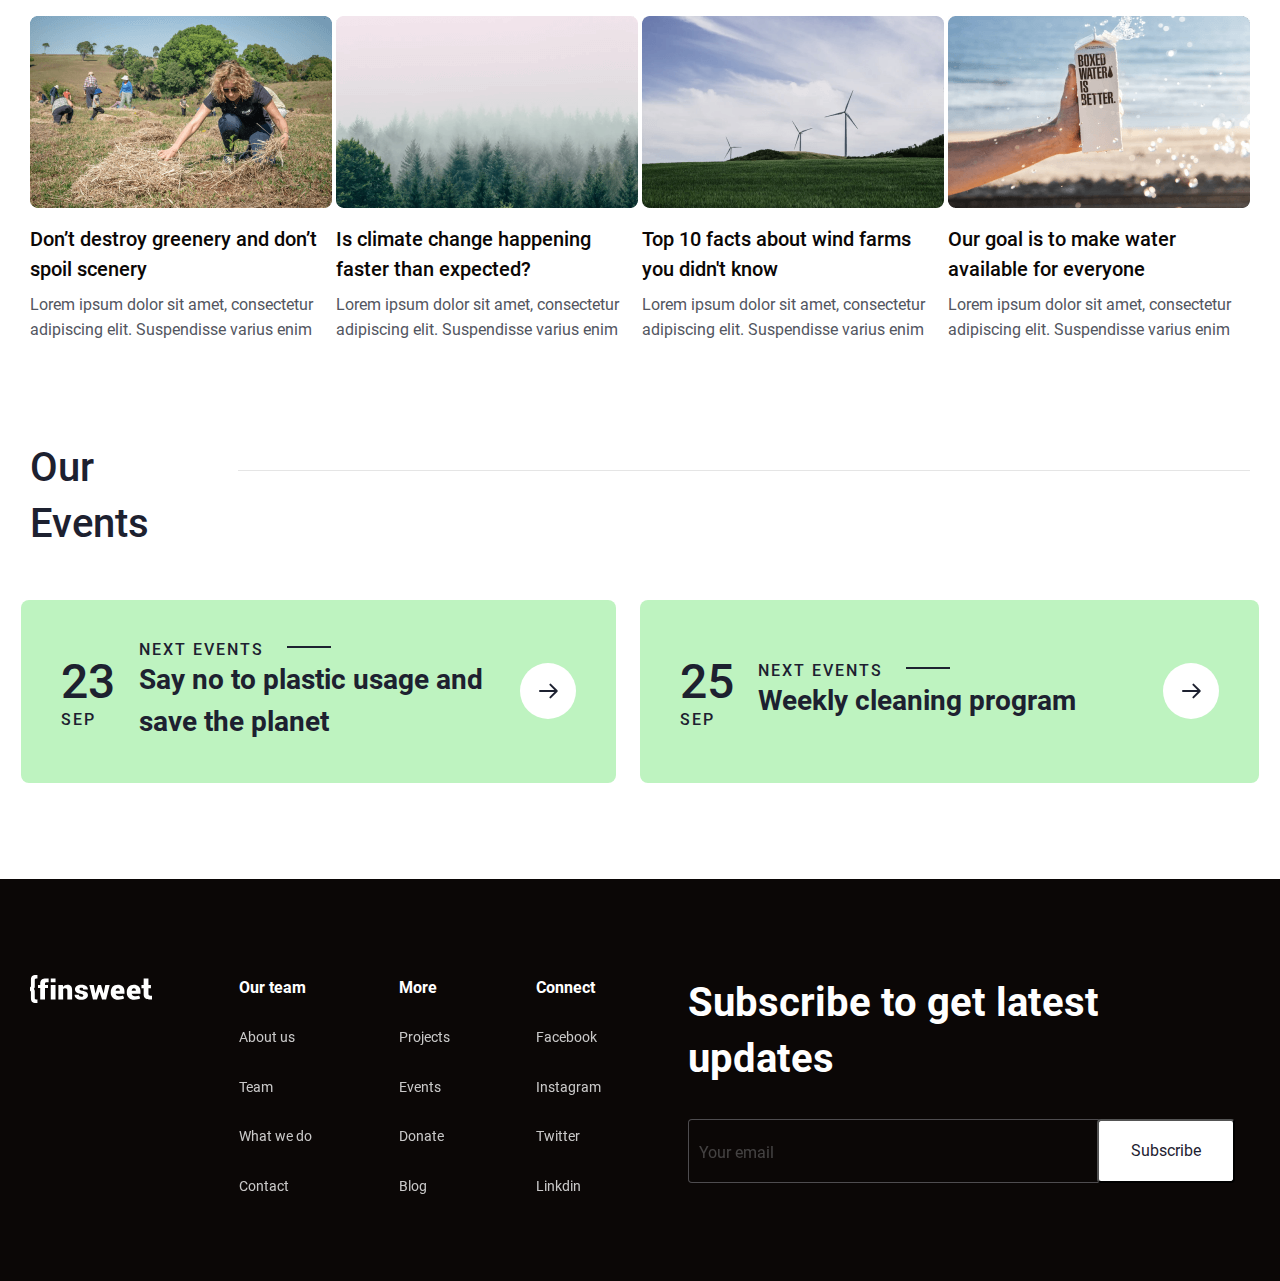
==== commit 3eff66ec: "home, about complited" ====
--- a/pages/Abot/about.html
+++ b/pages/Abot/about.html
@@ -5,6 +5,13 @@
     <meta name="viewport" content="width=device-width, initial-scale=1.0" />
     <title>Client First | About</title>
     <link rel="stylesheet" href="./about.css" />
+    <link
+      rel="stylesheet"
+      href="https://cdnjs.cloudflare.com/ajax/libs/font-awesome/6.4.2/css/all.min.css"
+      integrity="sha512-z3gLpd7yknf1YoNbCzqRKc4qyor8gaKU1qmn+CShxbuBusANI9QpRohGBreCFkKxLhei6S9CQXFEbbKuqLg0DA=="
+      crossorigin="anonymous"
+      referrerpolicy="no-referrer"
+    />
     <!-- GLOBAL -->
     <link rel="stylesheet" href="../../css/global.css" />
     <!-- HOME -->
@@ -51,6 +58,434 @@
     <!-- HEADER END -->
     <!-- MAIN START -->
     <main>
+      <!-- about header  -->
+
+      <section class="abthead">
+        <div class="abthead-container container">
+          <div class="head-text">
+            <span class="abt-head-line"></span>
+            <p class="abt-head-p">Know about us</p>
+          </div>
+          <div class="abt-head-text">
+            <h2 class="abt-head-title">
+              We are a nonprofit team working worldwide
+            </h2>
+            <div class="abthead-p">
+              <p class="abt-head-pa">
+                Aenean faucibus nibh et justo cursus id rutrum lorem imperdiet.
+                Nunc ut sem vitae risus tristique posuere.
+              </p>
+              <p class="abt-head-pp">
+                Lorem ipsum dolor sit amet, consectetur adipiscing elit.
+                Suspendisse varius enim in eros elementum tristique. Duis
+                cursus, mi quis viverra ornare, eros dolor interdum nulla, ut
+                commodo diam libero vitae erat. Suspendisse varius enim
+                elementum tristique.
+              </p>
+            </div>
+          </div>
+        </div>
+      </section>
+      <!-- VIDEO IMG -->
+      <section class="about-video">
+        <div class="about-vide-container container">
+          <div class="video-img">
+            <img
+              class="play-icon"
+              src="../../images/Play icon.svg"
+              alt=""
+              width="64"
+              height="64"
+            />
+          </div>
+        </div>
+      </section>
+      <!-- VIDEO IMG END -->
+
+      <!-- RECTANGLE -->
+
+      <section class="rectangle">
+        <div class="rectangle-container container">
+          <ul class="rectangle-list">
+            <li class="rectangle-item">
+              <p class="rectangle-item-p">our mission</p>
+              <h3 class="rectangle-item-title">
+                We make the world we save our own environment
+              </h3>
+              <p class="rectangle-item-pp">
+                Lorem ipsum dolor sit amet, consectetur adipiscing elit.
+                Suspendisse varius enim in eros elementum tristique. Duis
+                cursus, mi quis viverra ornare, eros dolor interdum nulla, ut
+                commodo diam libero vitae erat. Aenean faucibus nibh et justo
+                cursus id rutrum lorem imperdiet. Nunc ut sem vitae risus
+                tristique posuere.
+              </p>
+            </li>
+            <li class="rectangle-item">
+              <p class="rectangle-item-p">our Vision</p>
+              <h3 class="rectangle-item-title">
+                Plant more trees to make world air pollution free
+              </h3>
+              <p class="rectangle-item-pp">
+                Lorem ipsum dolor sit amet, consectetur adipiscing elit.
+                Suspendisse varius enim in eros elementum tristique. Duis
+                cursus, mi quis viverra ornare, eros dolor interdum nulla, ut
+                commodo diam libero vitae erat. Aenean faucibus nibh et justo
+                cursus id rutrum lorem imperdiet. Nunc ut sem vitae risus
+                tristique posuere.
+              </p>
+            </li>
+          </ul>
+          <div class="bottonrow__head-title">
+            <p class="bottonrow__head-p">our Supporters</p>
+            <span class="bottonrow__line"></span>
+          </div>
+          <ul class="bottonrow__list">
+            <li class="bottonrow__item">
+              <img src="../../images/bottrow-logo1.svg" alt="" />
+            </li>
+            <li class="bottonrow__item">
+              <img src="../../images/bottrow-logo2.svg" alt="" />
+            </li>
+            <li class="bottonrow__item">
+              <img src="../../images/bottrow-logo3.svg" alt="" />
+            </li>
+            <li class="bottonrow__item">
+              <img src="../../images/bottrow-logo4.svg" alt="" />
+            </li>
+            <li class="bottonrow__item">
+              <img src="../../images/bottrow-logo5.svg" alt="" />
+            </li>
+            <li class="bottonrow__item">
+              <img src="../../images/bottrow-logo6.svg" alt="" />
+            </li>
+          </ul>
+        </div>
+      </section>
+
+      <!-- RECTANGLE END -->
+
+      <!-- AWARDS -->
+
+      <section class="awards">
+        <div class="awards-container container">
+          <h2 class="awards-title">Awards & Recognitions</h2>
+          <ul class="awards-list">
+            <li class="awards-item">
+              <img src="../../images/Award-badge1.svg" alt="" />
+              <h4 class="awards-item-tile">2021</h4>
+              <p class="awards-item-p">Best NGO Award</p>
+              <p class="awards-item-pp">Berlin, Germany</p>
+            </li>
+            <li class="awards-item">
+              <img src="../../images/Award-badge2.svg" alt="" />
+              <h4 class="awards-item-tile">2018</h4>
+              <p class="awards-item-p">Global Award</p>
+              <p class="awards-item-pp">New York, USA</p>
+            </li>
+            <li class="awards-item">
+              <img src="../../images/Award-badge3.svg" alt="" />
+              <h4 class="awards-item-tile">2014</h4>
+              <p class="awards-item-p">Foresto Award</p>
+              <p class="awards-item-pp">New Delhi, India</p>
+            </li>
+            <li class="awards-item">
+              <img src="../../images/Award-badge4.svg" alt="" />
+              <h4 class="awards-item-tile">2010</h4>
+              <p class="awards-item-p">Earth Saver Award</p>
+              <p class="awards-item-pp">Vienna, Austria</p>
+            </li>
+          </ul>
+        </div>
+      </section>
+
+      <!-- AWARDS END -->
+
+      <!-- ABAUT BG -->
+
+      <section class="abaut-bg">
+        <div class="abaut-bg-container container">
+          <div class="abaut-bg-content">
+            <div class="abaut-bg-text">
+              <p class="abaut-bg-p">OUR JOURNEY</p>
+              <h2 class="abaut-bg-title">How we raised 34M</h2>
+              <p class="abaut-bg-pp">
+                Lorem ipsum dolor sit amet, consectetur adipiscing elit.
+                Suspendisse varius enim in eros elementum tristique. Duis
+                cursus, mi quis viverra ornare, eros dolor interdum nulla, ut
+                commodo diam libero vitae erat. Aenean faucibus nibh.
+              </p>
+              <ul class="abaut-bg-list">
+                <li class="abaut-bg-item">
+                  <h3 class="abaut-item-title">34M+</h3>
+                  <p class="ebaut-item-p">Donation Received</p>
+                </li>
+                <li class="abaut-bg-item">
+                  <h3 class="abaut-item-title">400+</h3>
+                  <p class="ebaut-item-p">Volunters</p>
+                </li>
+                <li class="abaut-bg-item">
+                  <h3 class="abaut-item-title">40K+</h3>
+                  <p class="ebaut-item-p">Trees planted</p>
+                </li>
+              </ul>
+            </div>
+            <img
+              class="abaut-bg-img"
+              src="../../images/abaut-bg-img.png"
+              alt=""
+              width="647"
+              height="448"
+            />
+          </div>
+        </div>
+      </section>
+
+      <!-- ABAUT BG END  -->
+
+      <!-- OUR  -->
+
+      <section class="our">
+        <div class="our-container container">
+          <div class="our-head-text">
+            <h2 class="our-title">Meet our team</h2>
+            <p class="our-p">
+              Lorem ipsum dolor sit amet, consectetur adipiscing elit.
+              Suspendisse <br />
+              varius enim in eros elementum tristique.
+            </p>
+          </div>
+          <ul class="our-list">
+            <li class="our-item">
+              <img
+                class="our-item-img"
+                src="../../images/our-img1.png"
+                alt=""
+                width="296"
+                height="320"
+              />
+              <h4 class="our-item-title">Leonard John Davies</h4>
+              <p class="our-item-p">Cofounder, CEO</p>
+              <ul class="our-item-list">
+                <li class="our-item-list-item">
+                  <a class="our-item-link" href="#"
+                    ><i class="fa-brands fa-facebook"></i
+                  ></a>
+                </li>
+                <li class="our-item-list-item">
+                  <a class="our-item-link" href="#"
+                    ><i class="fa-brands fa-twitter"></i
+                  ></a>
+                </li>
+                <li class="our-item-list-item">
+                  <a class="our-item-link" href="#"
+                    ><i class="fa-brands fa-linkedin"></i
+                  ></a>
+                </li>
+              </ul>
+            </li>
+            <li class="our-item">
+              <img
+                class="our-item-img"
+                src="../../images/our-img2.png"
+                alt=""
+                width="296"
+                height="320"
+              />
+              <h4 class="our-item-title">Francis Weber</h4>
+              <p class="our-item-p">Vice Chairman</p>
+              <ul class="our-item-list">
+                <li class="our-item-list-item">
+                  <a class="our-item-link" href="#"
+                    ><i class="fa-brands fa-facebook"></i
+                  ></a>
+                </li>
+                <li class="our-item-list-item">
+                  <a class="our-item-link" href="#"
+                    ><i class="fa-brands fa-twitter"></i
+                  ></a>
+                </li>
+                <li class="our-item-list-item">
+                  <a class="our-item-link" href="#"
+                    ><i class="fa-brands fa-linkedin"></i
+                  ></a>
+                </li>
+              </ul>
+            </li>
+            <li class="our-item">
+              <img
+                class="our-item-img"
+                src="../../images/our-img3.png"
+                alt=""
+                width="296"
+                height="320"
+              />
+              <h4 class="our-item-title">Kyla Obrien</h4>
+              <p class="our-item-p">Head of Authority</p>
+              <ul class="our-item-list">
+                <li class="our-item-list-item">
+                  <a class="our-item-link" href="#"
+                    ><i class="fa-brands fa-facebook"></i
+                  ></a>
+                </li>
+                <li class="our-item-list-item">
+                  <a class="our-item-link" href="#"
+                    ><i class="fa-brands fa-twitter"></i
+                  ></a>
+                </li>
+                <li class="our-item-list-item">
+                  <a class="our-item-link" href="#"
+                    ><i class="fa-brands fa-linkedin"></i
+                  ></a>
+                </li>
+              </ul>
+            </li>
+            <li class="our-item">
+              <img
+                class="our-item-img"
+                src="../../images/our-img4.png"
+                alt=""
+                width="296"
+                height="320"
+              />
+              <h4 class="our-item-title">Adrian Dixon</h4>
+              <p class="our-item-p">Support Executive</p>
+              <ul class="our-item-list">
+                <li class="our-item-list-item">
+                  <a class="our-item-link" href="#"
+                    ><i class="fa-brands fa-facebook"></i
+                  ></a>
+                </li>
+                <li class="our-item-list-item">
+                  <a class="our-item-link" href="#"
+                    ><i class="fa-brands fa-twitter"></i
+                  ></a>
+                </li>
+                <li class="our-item-list-item">
+                  <a class="our-item-link" href="#"
+                    ><i class="fa-brands fa-linkedin"></i
+                  ></a>
+                </li>
+              </ul>
+            </li>
+            <li class="our-item">
+              <img
+                class="our-item-img"
+                src="../../images/our-img5.png"
+                alt=""
+                width="296"
+                height="320"
+              />
+              <h4 class="our-item-title">Freddy Busby</h4>
+              <p class="our-item-p">Project Manager</p>
+              <ul class="our-item-list">
+                <li class="our-item-list-item">
+                  <a class="our-item-link" href="#"
+                    ><i class="fa-brands fa-facebook"></i
+                  ></a>
+                </li>
+                <li class="our-item-list-item">
+                  <a class="our-item-link" href="#"
+                    ><i class="fa-brands fa-twitter"></i
+                  ></a>
+                </li>
+                <li class="our-item-list-item">
+                  <a class="our-item-link" href="#"
+                    ><i class="fa-brands fa-linkedin"></i
+                  ></a>
+                </li>
+              </ul>
+            </li>
+            <li class="our-item">
+              <img
+                class="our-item-img"
+                src="../../images/our-img6.png"
+                alt=""
+                width="296"
+                height="320"
+              />
+              <h4 class="our-item-title">Dale Banks</h4>
+              <p class="our-item-p">Accountatnt, Finance</p>
+              <ul class="our-item-list">
+                <li class="our-item-list-item">
+                  <a class="our-item-link" href="#"
+                    ><i class="fa-brands fa-facebook"></i
+                  ></a>
+                </li>
+                <li class="our-item-list-item">
+                  <a class="our-item-link" href="#"
+                    ><i class="fa-brands fa-twitter"></i
+                  ></a>
+                </li>
+                <li class="our-item-list-item">
+                  <a class="our-item-link" href="#"
+                    ><i class="fa-brands fa-linkedin"></i
+                  ></a>
+                </li>
+              </ul>
+            </li>
+            <li class="our-item">
+              <img
+                class="our-item-img"
+                src="../../images/our-img7.png"
+                alt=""
+                width="296"
+                height="320"
+              />
+              <h4 class="our-item-title">Miriam Middleton</h4>
+              <p class="our-item-p">Cofounder, CEO</p>
+              <ul class="our-item-list">
+                <li class="our-item-list-item">
+                  <a class="our-item-link" href="#"
+                    ><i class="fa-brands fa-facebook"></i
+                  ></a>
+                </li>
+                <li class="our-item-list-item">
+                  <a class="our-item-link" href="#"
+                    ><i class="fa-brands fa-twitter"></i
+                  ></a>
+                </li>
+                <li class="our-item-list-item">
+                  <a class="our-item-link" href="#"
+                    ><i class="fa-brands fa-linkedin"></i
+                  ></a>
+                </li>
+              </ul>
+            </li>
+            <li class="our-item">
+              <img
+                class="our-item-img"
+                src="../../images/our-img8.png"
+                alt=""
+                width="296"
+                height="320"
+              />
+              <h4 class="our-item-title">Ellen Walton</h4>
+              <p class="our-item-p">Vice Chairman</p>
+              <ul class="our-item-list">
+                <li class="our-item-list-item">
+                  <a class="our-item-link" href="#"
+                    ><i class="fa-brands fa-facebook"></i
+                  ></a>
+                </li>
+                <li class="our-item-list-item">
+                  <a class="our-item-link" href="#"
+                    ><i class="fa-brands fa-twitter"></i
+                  ></a>
+                </li>
+                <li class="our-item-list-item">
+                  <a class="our-item-link" href="#"
+                    ><i class="fa-brands fa-linkedin"></i
+                  ></a>
+                </li>
+              </ul>
+            </li>
+          </ul>
+        </div>
+      </section>
+
+      <!-- OUR END  -->
+
       <section class="cta">
         <div class="cta-container container">
           <h2 class="cta-title">
--- a/pages/Abot/about.css
+++ b/pages/Abot/about.css
@@ -0,0 +1,381 @@
+/* about-text-head */
+
+.abthead {
+  padding-top: 9.6rem;
+}
+.abthead-container {
+  display: flex;
+  flex-direction: column;
+}
+
+.head-text {
+  display: flex;
+  gap: 2.4rem;
+  align-items: center;
+  margin-bottom: 3.2rem;
+}
+.abt-head-line {
+  width: 72px;
+  height: 1px;
+  flex-shrink: 0;
+  background-color: #1d2130;
+}
+.abt-head-p {
+  color: var(--primary-text, #1d2130);
+  font-size: 16px;
+  font-style: normal;
+  font-weight: 700;
+  line-height: normal;
+  letter-spacing: 2px;
+  text-transform: uppercase;
+}
+.abt-head-text {
+  display: flex;
+  margin-left: 100px;
+  gap: 6.4rem;
+}
+.abt-head-title {
+  width: 624px;
+  color: var(--primary-text, #1d2130);
+  font-size: 56px;
+  font-style: normal;
+  font-weight: 700;
+  line-height: 120%;
+}
+
+.abt-head-pa {
+  width: 496px;
+  color: var(--primary-text, #1d2130);
+  font-family: "Roboto";
+  font-size: 20px;
+  font-style: normal;
+  font-weight: 700;
+  line-height: 150%;
+  margin-bottom: 1.6rem;
+}
+
+.abt-head-pp {
+  width: 496px;
+  color: var(--primary-text, #1d2130);
+  font-size: 16px;
+  font-style: normal;
+  font-weight: 400;
+  line-height: 160%;
+  padding-bottom: 9.6rem;
+}
+
+/* about-text-head end */
+
+/* Video IMG */
+
+.about-vide-container {
+  display: flex;
+  justify-content: center;
+}
+.play-icon {
+  margin-top: 224px;
+}
+.video-img {
+  display: flex;
+  justify-content: center;
+  width: 1200px;
+  height: 448px;
+  background-image: url(../../images/about-video-img.png);
+  background-repeat: no-repeat;
+  background-size: cover;
+  background-position: center;
+  border-radius: 12px;
+}
+p
+/* Video IMG end */
+
+.rectangle-container {
+  margin-top: -220px;
+  padding-top: 320px;
+  background: #eff7f2;
+}
+
+.rectangle-list {
+  display: flex;
+  gap: 9.6rem;
+  justify-content: center;
+}
+.rectangle-item {
+  display: flex;
+  flex-direction: column;
+}
+.rectangle-item-p {
+  color: var(--primary-text, #1d2130);
+  font-size: 16px;
+  font-style: normal;
+  font-weight: 700;
+  line-height: normal;
+  letter-spacing: 2px;
+  text-transform: uppercase;
+  margin-bottom: 1.6rem;
+}
+.rectangle-item-title {
+  width: 496px;
+  color: var(--primary-text, #1d2130);
+  font-size: 28px;
+  font-style: normal;
+  font-weight: 700;
+  line-height: 150%;
+  margin-bottom: 8px;
+}
+.rectangle-item-pp {
+  width: 496px;
+  color: var(--primary-text, #1d2130);
+  font-size: 16px;
+  font-style: normal;
+  font-weight: 400;
+  line-height: 160%;
+}
+.bottonrow__head-title {
+  display: flex;
+  padding-top: 6.4rem;
+  justify-content: center;
+  align-items: center;
+  gap: 2.4rem;
+  padding-bottom: 3.5rem;
+}
+.bottonrow__head-p {
+  color: var(--primary-text, #1d2130);
+  font-family: Roboto;
+  font-size: 16px;
+  font-style: normal;
+  font-weight: 500;
+  line-height: normal;
+  letter-spacing: 2px;
+  text-transform: uppercase;
+}
+.bottonrow__line {
+  width: 955px;
+  height: 1px;
+  background: #e5e5e5;
+}
+.bottonrow__list {
+  display: flex;
+  align-items: center;
+  justify-content: space-evenly;
+  padding-bottom: 6.5rem;
+}
+/* reangle end */
+
+/* AWARDS */
+
+.awards {
+  padding-top: 9.6rem;
+}
+
+.awards-title {
+  text-align: center;
+  color: var(--primary-text, #1d2130);
+  text-align: center;
+  font-size: 48px;
+  font-style: normal;
+  font-weight: 700;
+  line-height: 120%;
+  margin-bottom: 4.8rem;
+}
+.awards-list {
+  display: flex;
+  align-items: center;
+  justify-content: center;
+  gap: 212px;
+}
+
+.awards-item-tile {
+  color: var(--primary-text, #1d2130);
+  text-align: center;
+  font-size: 24px;
+  font-style: normal;
+  font-weight: 700;
+  line-height: 160%;
+  margin-top: 1.6rem;
+}
+.awards-item-p {
+  color: var(--primary-text, #1d2130);
+  text-align: center;
+  font-style: normal;
+  font-weight: 700;
+  line-height: 160%;
+  margin-top: 4px;
+}
+.awards-item-pp {
+  color: var(--primary-text, #1d2130);
+  text-align: center;
+  font-size: 12px;
+  font-style: normal;
+  font-weight: 500;
+  line-height: 160%;
+  margin-top: 4px;
+  text-transform: uppercase;
+  opacity: 0.6;
+}
+
+/* AWARDS END */
+
+/* ABAUT BG */
+
+.abaut-bg {
+  padding-top: 9.6rem;
+}
+
+.abaut-bg-content {
+  width: 1280px;
+  display: flex;
+  align-items: center;
+  gap: 4.8rem;
+  justify-content: space-between;
+  background-color: #0b0706;
+  padding-bottom: 6.4rem;
+  padding-top: 6.4rem;
+  border-radius: 12px;
+}
+
+.abaut-bg-text {
+  display: flex;
+  flex-direction: column;
+  padding-left: 9.6rem;
+}
+.abaut-bg-p {
+  color: #fff;
+  font-size: 16px;
+  font-style: normal;
+  font-weight: 700;
+  line-height: normal;
+  letter-spacing: 2px;
+  text-transform: uppercase;
+  margin-bottom: 1.6rem;
+}
+.abaut-bg-title {
+  margin-bottom: 1.6rem;
+  color: #fff;
+  font-size: 48px;
+  font-style: normal;
+  font-weight: 700;
+  line-height: 120%;
+}
+.abaut-bg-pp {
+  color: #fff;
+  font-size: 16px;
+  font-style: normal;
+  font-weight: 400;
+  line-height: 160%;
+  opacity: 0.6;
+  margin-bottom: 3.2rem;
+}
+.abaut-bg-list {
+  display: flex;
+  align-items: center;
+  gap: 3.2rem;
+}
+
+.abaut-item-title {
+  color: #fff;
+  font-size: 24px;
+  font-style: normal;
+  font-weight: 500;
+  line-height: 160%;
+}
+.ebaut-item-p {
+  color: #fff;
+  font-size: 12px;
+  font-style: normal;
+  font-weight: 500;
+  line-height: 160%;
+  opacity: 0.6;
+}
+.abaut-bg-img {
+  padding-right: 0;
+}
+
+/* ABAUT-BG-END */
+
+/* OUR  */
+
+.our {
+  padding-top: 9.6rem;
+  padding-bottom: 9.6rem;
+}
+.our-container {
+}
+
+.our-head-text {
+  display: flex;
+  flex-direction: column;
+}
+.our-title {
+  color: var(--primary-text, #1d2130);
+  text-align: center;
+  font-size: 48px;
+  font-style: normal;
+  font-weight: 700;
+  line-height: 120%;
+  margin-bottom: 1.6rem;
+}
+.our-p {
+  text-align: center;
+  color: var(--secondary-text, #525560);
+  font-size: 16px;
+  font-style: normal;
+  font-weight: 400;
+  line-height: 160%;
+  opacity: 0.6;
+  margin-bottom: 4.8rem;
+}
+.our-list {
+  display: flex;
+  flex-wrap: wrap;
+  justify-content: center;
+  gap: 3.2rem;
+}
+.our-item {
+}
+.our-item-img {
+}
+.our-item-title {
+  color: var(--primary-text, #1d2130);
+  text-align: center;
+  font-size: 20px;
+  font-style: normal;
+  font-weight: 500;
+  line-height: 160%;
+  margin-top: 1.6rem;
+}
+.our-item-p {
+  color: var(--primary-text, #1d2130);
+  text-align: center;
+  font-size: 12px;
+  font-style: normal;
+  font-weight: 500;
+  line-height: 160%;
+  opacity: 0.6;
+}
+.our-item-list {
+  display: flex;
+  align-items: center;
+  justify-content: center;
+  gap: 2rem;
+  margin-top: 10px;
+}
+.our-item-list-item {
+}
+.our-item-link {
+}
+
+.our-item-link i:hover {
+  opacity: 0.7;
+}
+
+.fa-brands {
+}
+.fa-facebook {
+}
+.fa-twitter {
+}
+.fa-linkedin {
+}
+
+/* OUR END */
--- a/css/global.css
+++ b/css/global.css
@@ -604,7 +604,7 @@
 }
 .headline__p {
   color: var(--primary-text, #1d2130);
-  font-family: Roboto;
+  font-family: "Roboto";
   font-size: 16px;
   font-style: normal;
   font-weight: 700;
@@ -614,7 +614,6 @@
 }
 .tint-head-title {
   width: 750px;
-
   padding-left: 9.8rem;
   margin-top: 3.2rem;
   color: var(--primary-text, #1d2130);
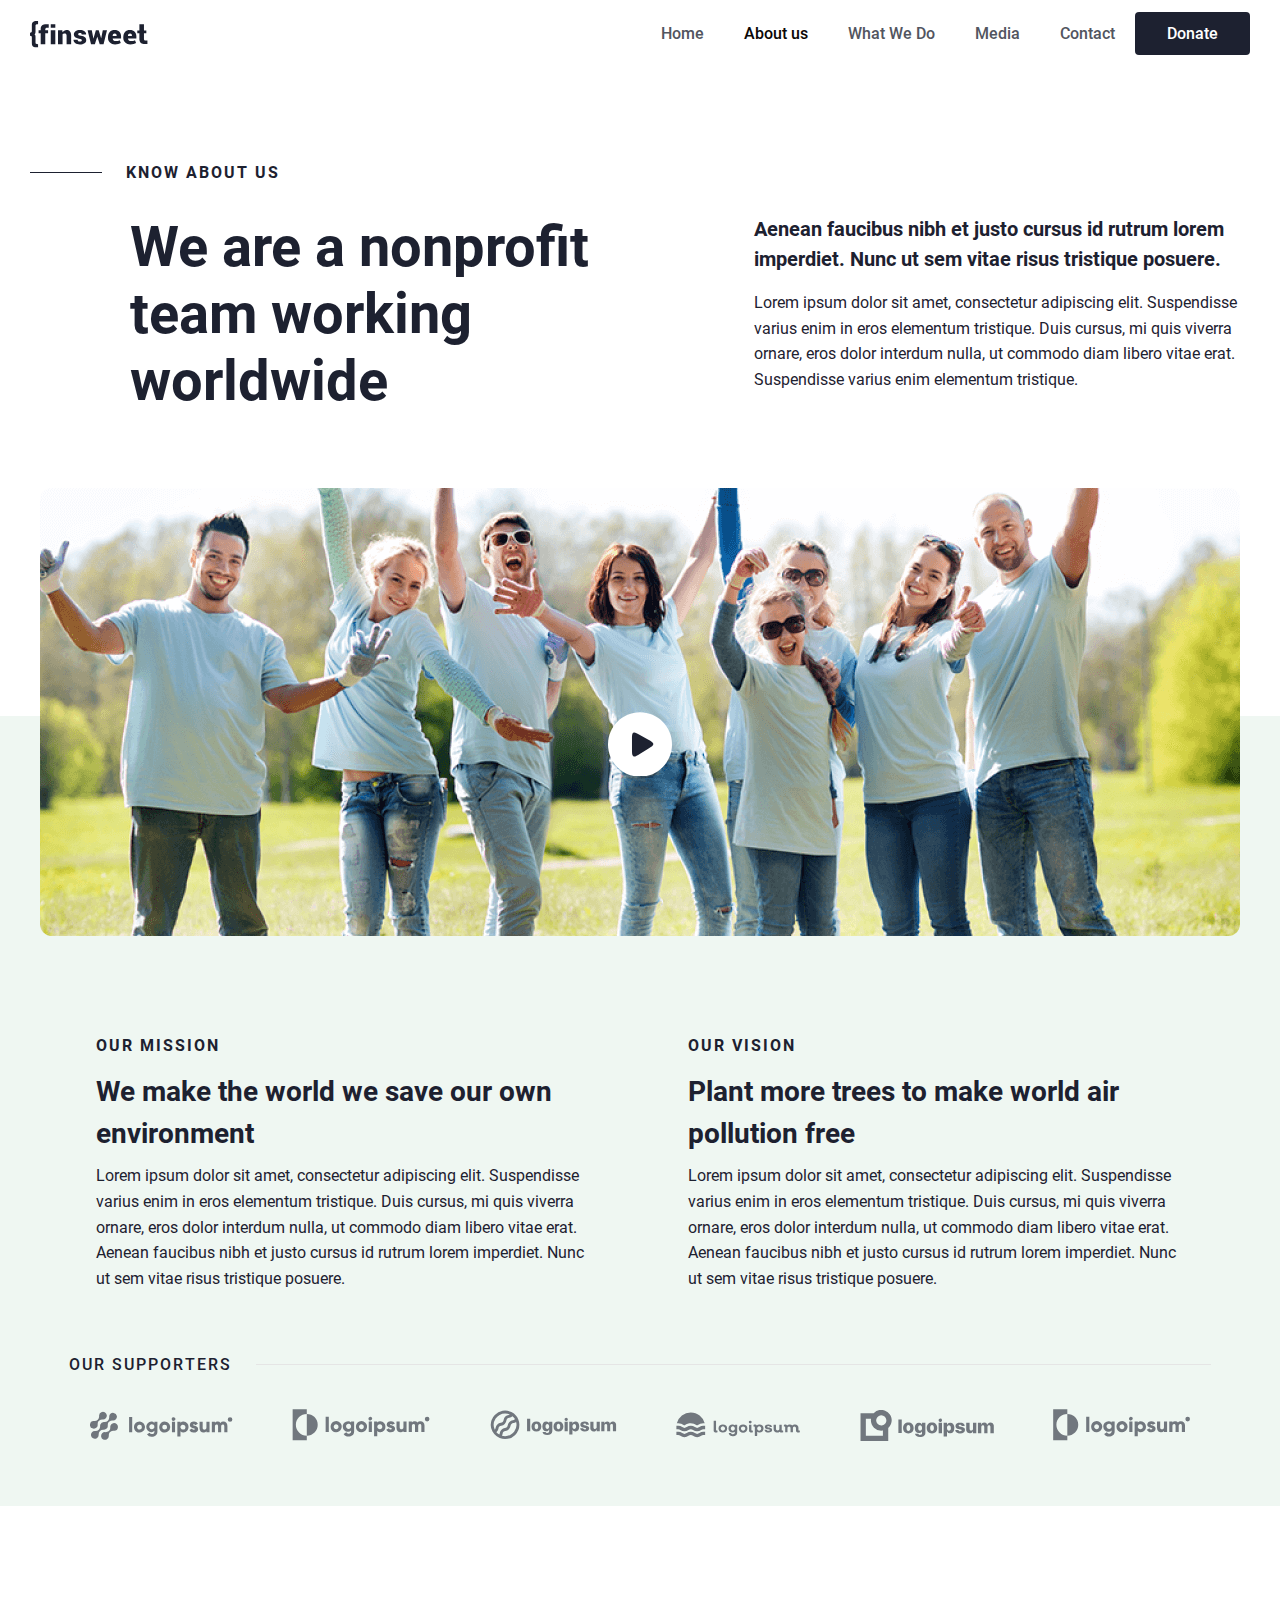
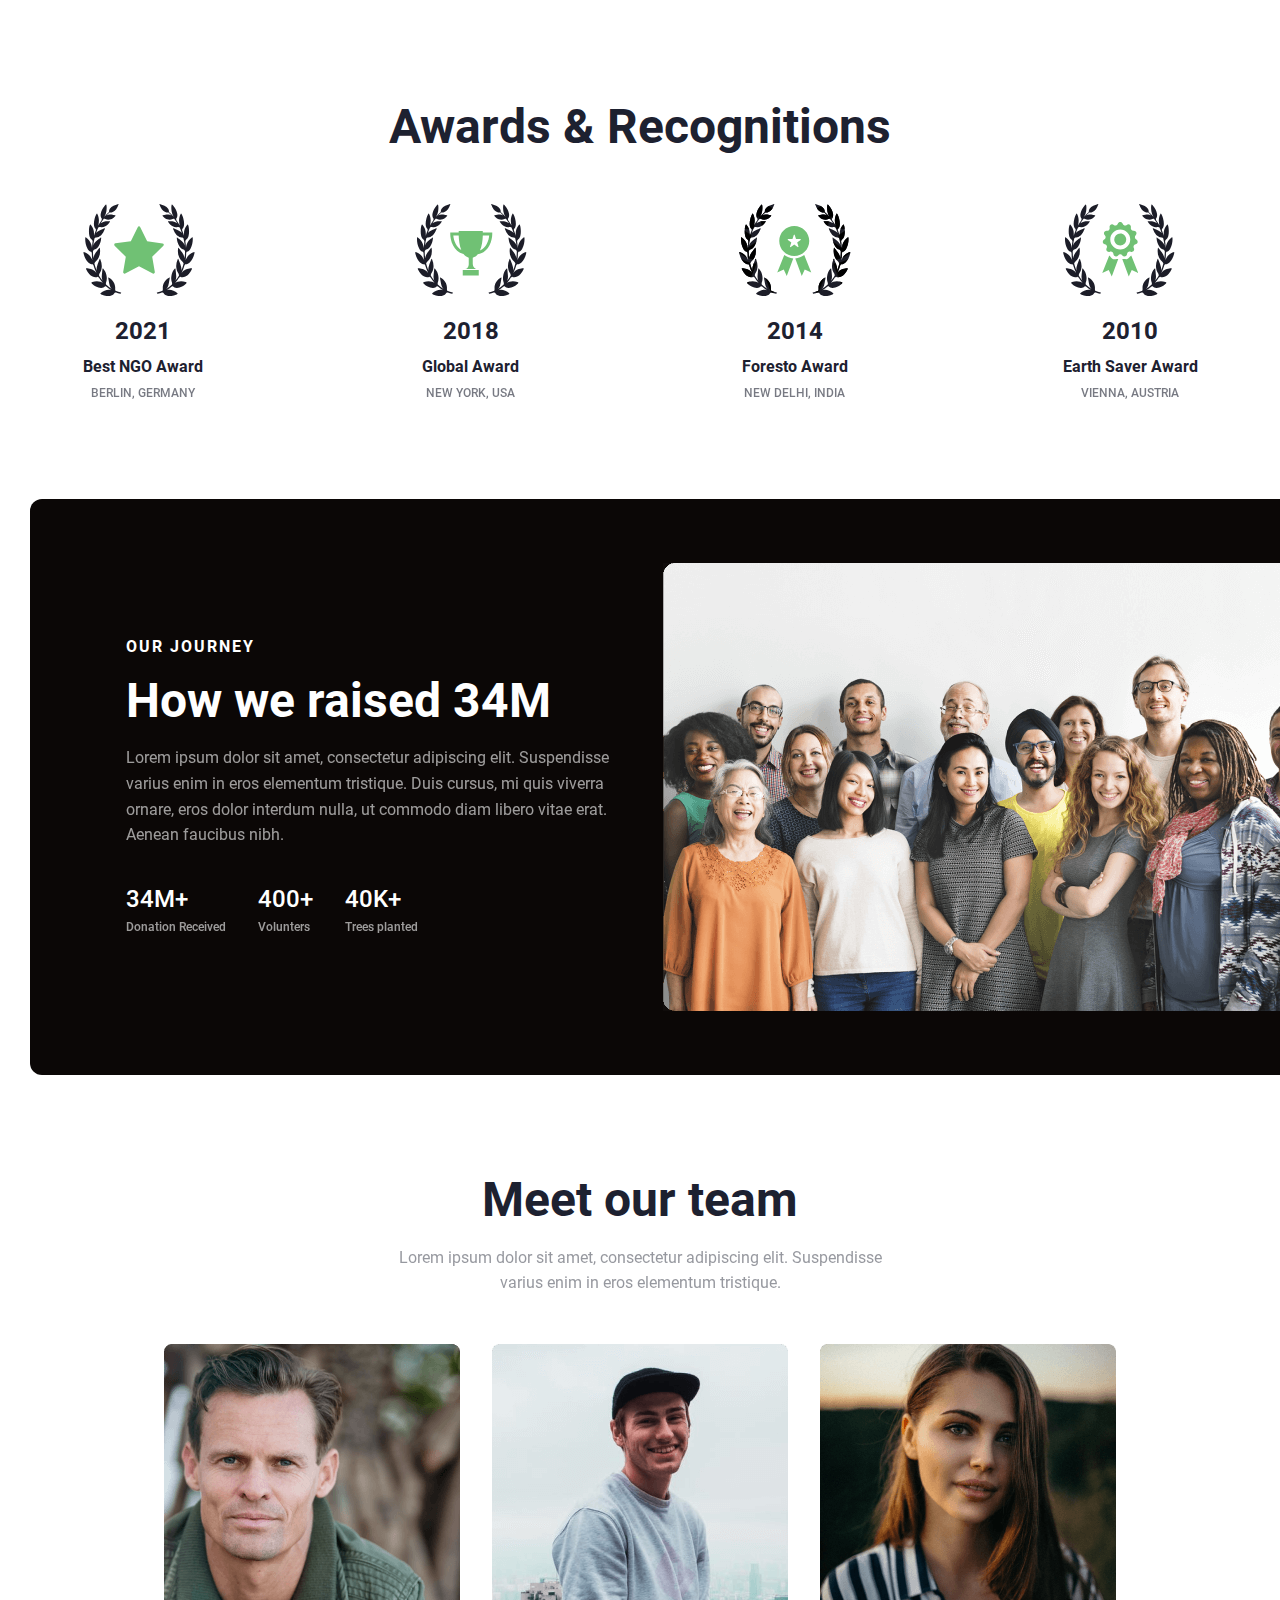
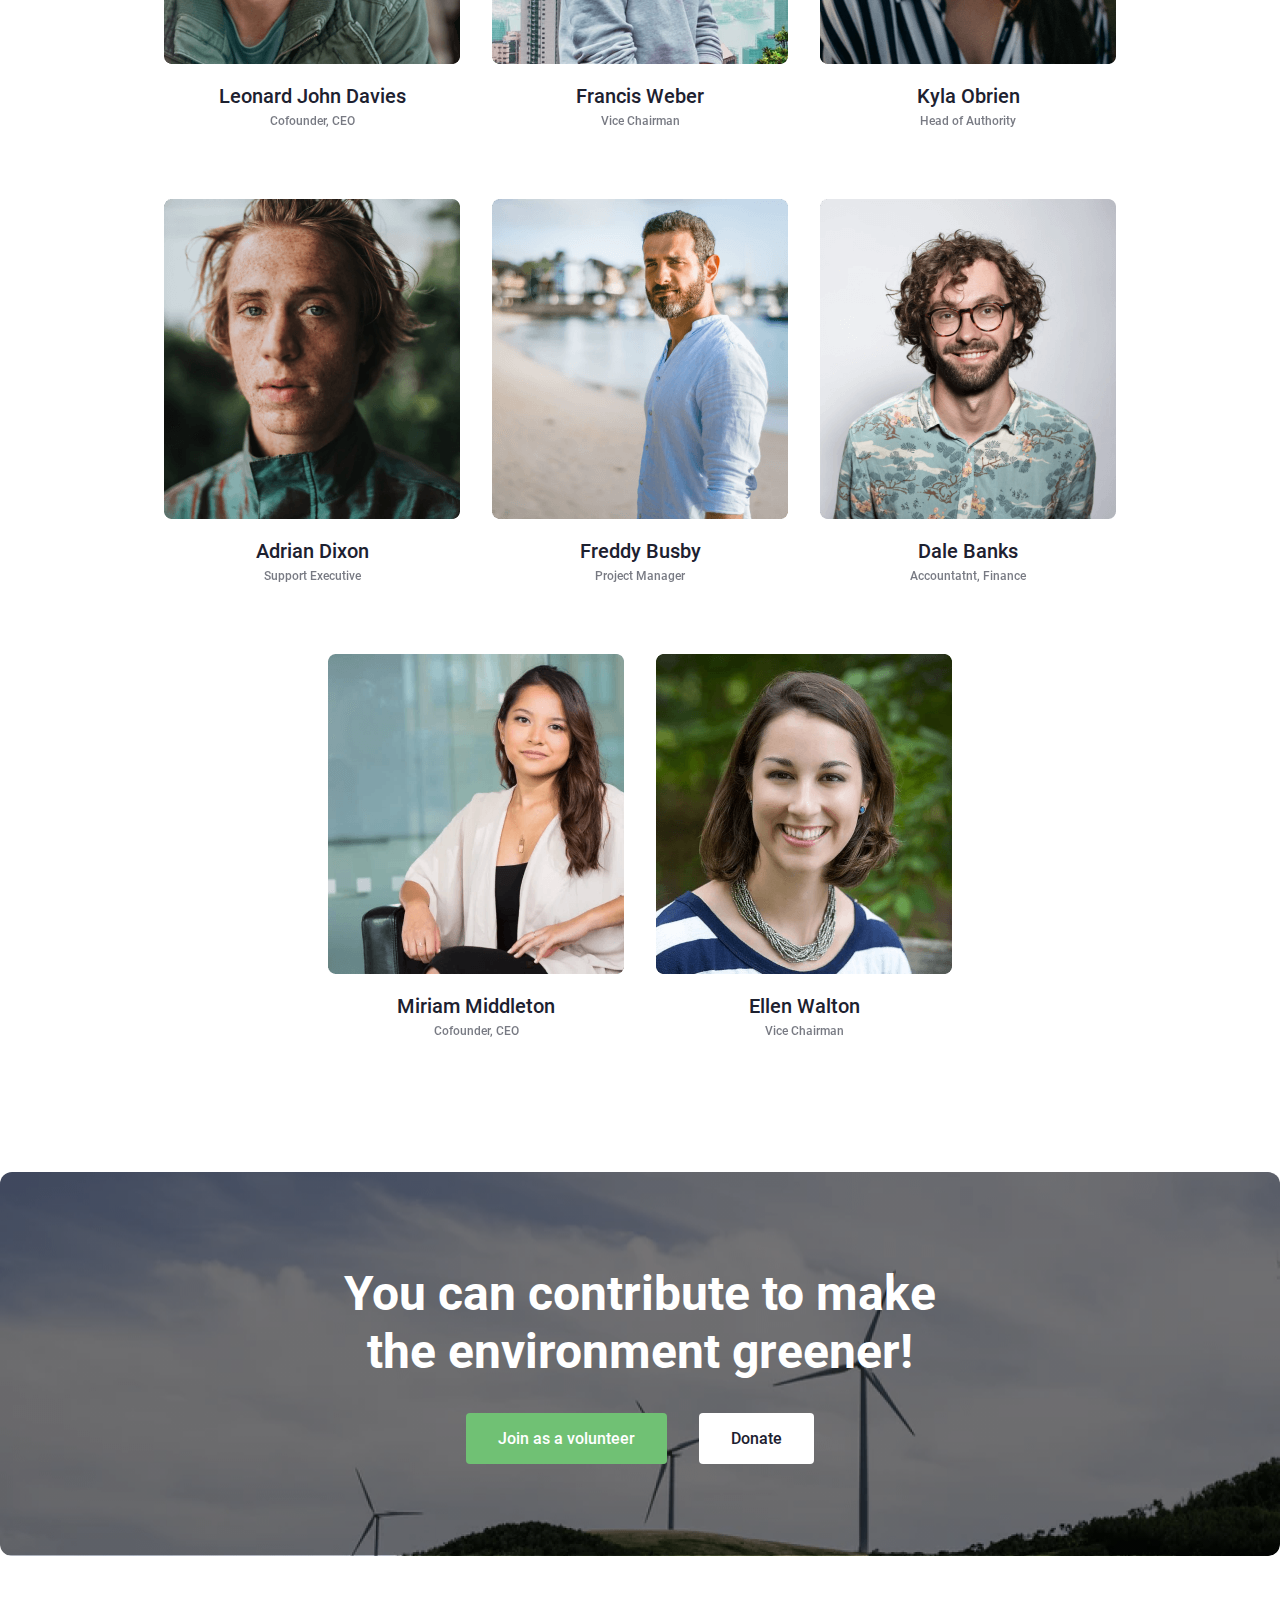
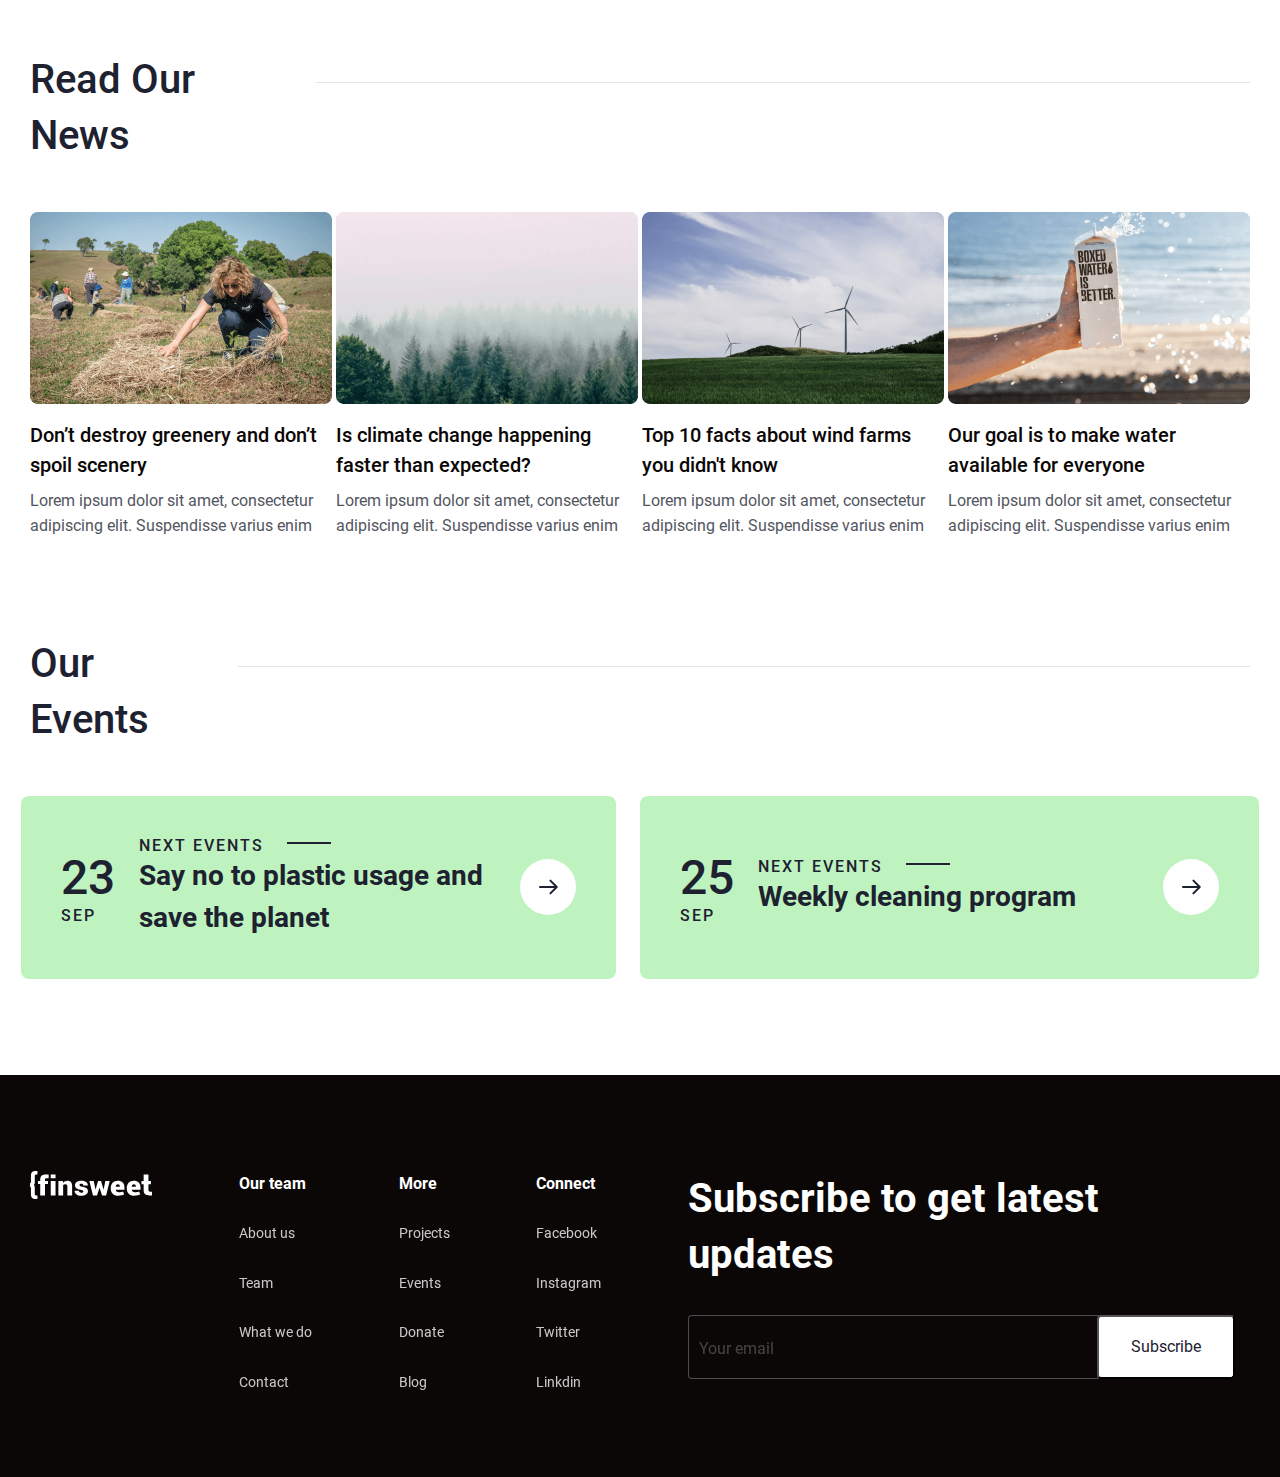
==== commit caf7edf2: "add new tex" ====
--- a/pages/Abot/about.html
+++ b/pages/Abot/about.html
@@ -486,6 +486,8 @@
 
       <!-- OUR END  -->
 
+      <!-- CTA  -->
+
       <section class="cta">
         <div class="cta-container container">
           <h2 class="cta-title">
@@ -499,6 +501,8 @@
           </div>
         </div>
       </section>
+
+      <!-- CTA END  -->
 
       <!-- BLOG -->
       <section class="blog">
@@ -535,7 +539,7 @@
                 height="192"
               />
               <div class="blog-titles">
-                <a class="blog-card__link" href="#">
+                <a class="blog-card__link" href="../blogpost/blogpost.html">
                   Is climate change happening faster than expected?</a
                 >
                 <p class="blog-p">
@@ -628,7 +632,7 @@
                 </div>
                 <h3 class="events-next-title">Weekly cleaning program</h3>
               </div>
-              <a class="events-btn" href="#"
+              <a class="events-btn" href="../projectReadMore/promore.html"
                 ><img
                   src="../../images/event-icon.svg"
                   alt=""
@@ -663,10 +667,12 @@
               <a class="footer__link" href="#">Team</a>
             </li>
             <li class="footer__item">
-              <a class="footer__link" href="#">What we do</a>
+              <a class="footer__link" href="../What We Do/whatwedo.html"
+                >What we do</a
+              >
             </li>
             <li class="footer__item">
-              <a class="footer__link" href="#">Contact</a>
+              <a class="footer__link" href="../Contact/contsct.html">Contact</a>
             </li>
           </ul>
         </div>
@@ -674,16 +680,18 @@
           <ul class="fotter__list">
             <li class="footer-item footer__item-title">More</li>
             <li class="footer-item">
-              <a class="footer__link" href="#">Projects</a>
+              <a class="footer__link" href="../projectReadMore/promore.html"
+                >Projects</a
+              >
             </li>
             <li class="footer-item">
               <a class="footer__link" href="#">Events</a>
             </li>
             <li class="footer-item">
-              <a class="footer__link" href="#">Donate</a>
+              <a class="footer__link" href="../Donate/donate.html">Donate</a>
             </li>
             <li class="footer-item">
-              <a class="footer__link" href="#">Blog</a>
+              <a class="footer__link" href="../blogpost/blogpost.html">Blog</a>
             </li>
           </ul>
         </div>
--- a/pages/Abot/about.css
+++ b/pages/Abot/about.css
@@ -86,13 +86,15 @@
   background-position: center;
   border-radius: 12px;
 }
-p
+
 /* Video IMG end */
-
+.rectangle {
+  background: #eff7f2;
+  margin-bottom: 9.6rem;
+}
 .rectangle-container {
   margin-top: -220px;
   padding-top: 320px;
-  background: #eff7f2;
 }
 
 .rectangle-list {
